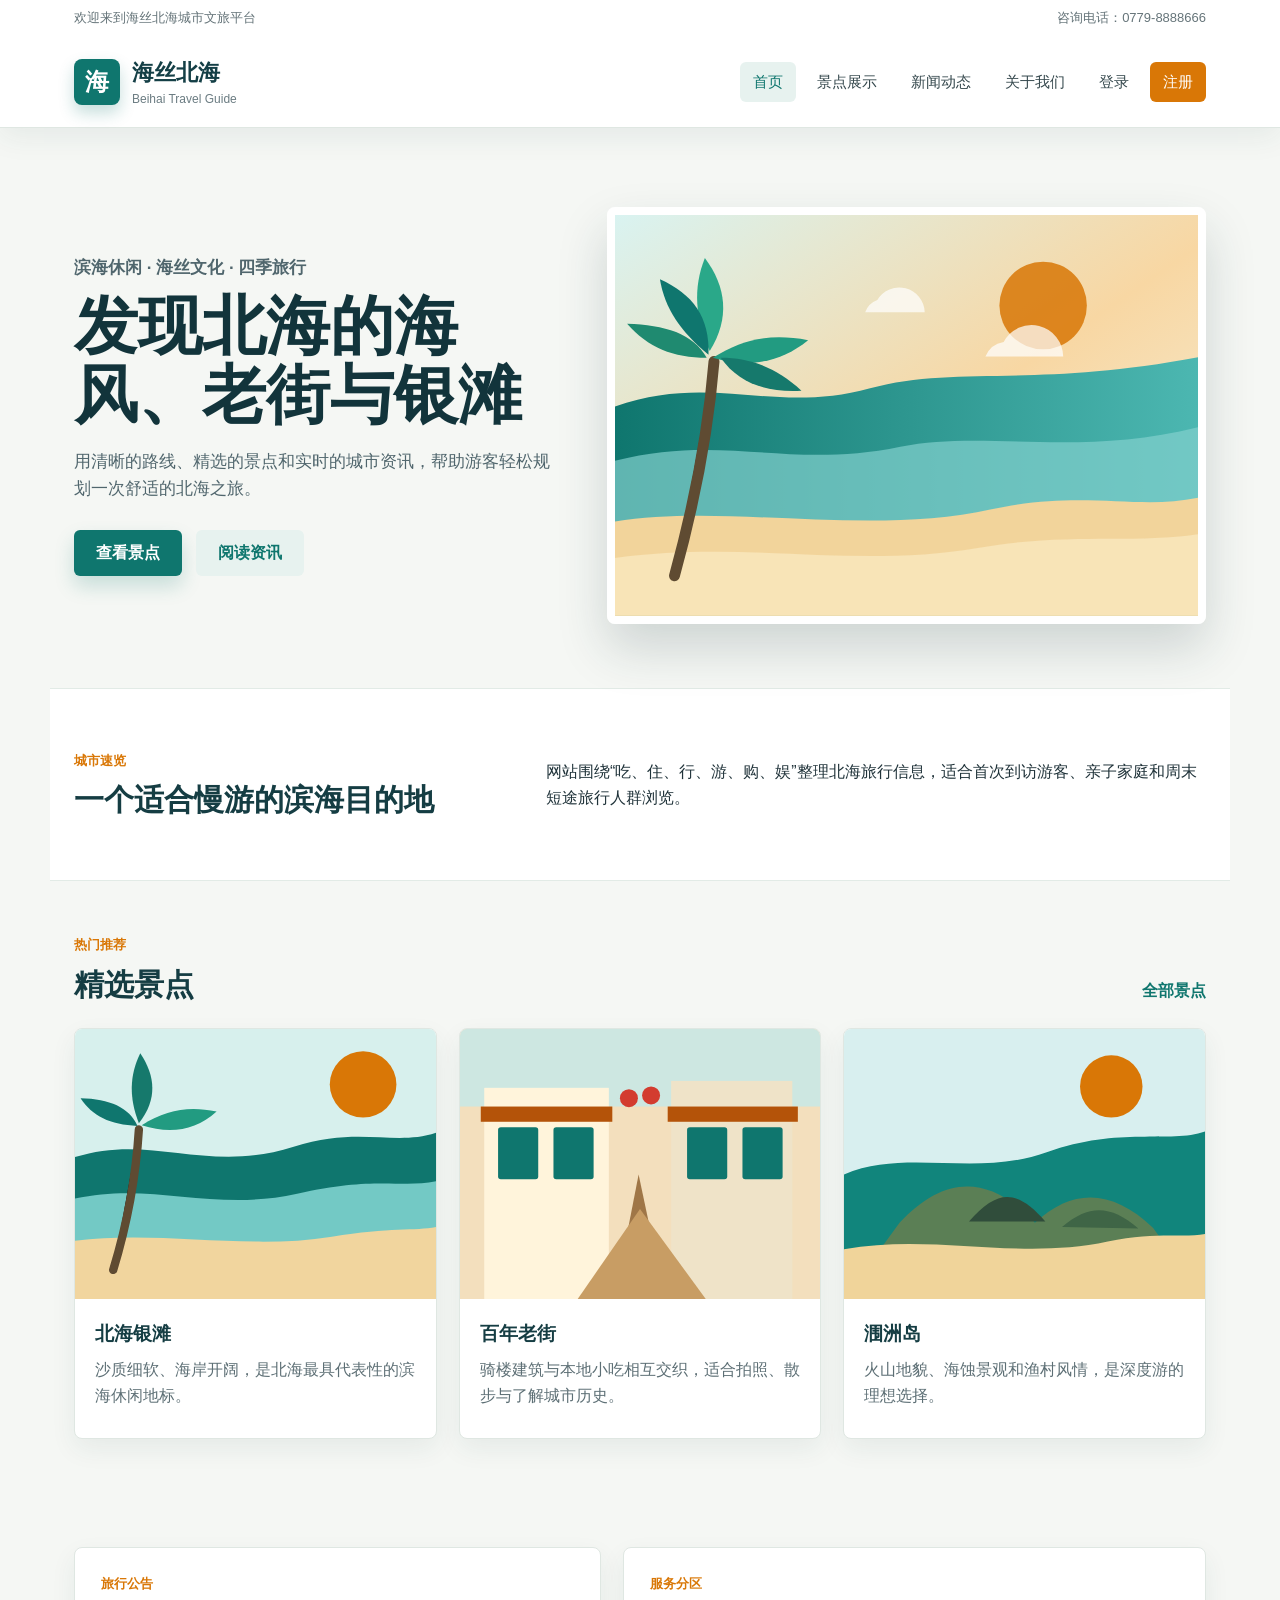
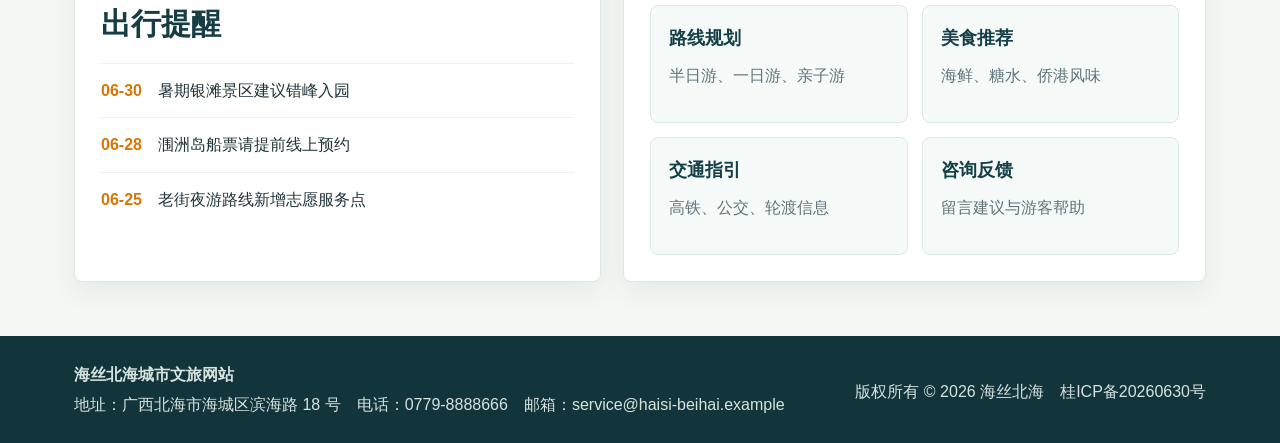
==== index.html @ eb487c41 "Add static travel website" ====
<!DOCTYPE html>
<html lang="zh-CN">
<head>
  <meta charset="UTF-8">
  <meta name="viewport" content="width=device-width, initial-scale=1.0">
  <title>海丝北海 - 城市文旅首页</title>
  <link rel="stylesheet" href="css/style.css">
</head>
<body>
  <header class="site-header">
    <div class="topbar">
      <span>欢迎来到海丝北海城市文旅平台</span>
      <span>咨询电话：0779-8888666</span>
    </div>
    <div class="brand-row">
      <a class="logo" href="index.html" aria-label="海丝北海首页">
        <span class="logo-mark">海</span>
        <span>
          <strong>海丝北海</strong>
          <small>Beihai Travel Guide</small>
        </span>
      </a>
      <nav class="main-nav">
        <a class="active" href="index.html">首页</a>
        <a href="destinations.html">景点展示</a>
        <a href="news.html">新闻动态</a>
        <a href="about.html">关于我们</a>
        <a href="login.html">登录</a>
        <a class="nav-btn" href="register.html">注册</a>
      </nav>
    </div>
  </header>

  <main>
    <section class="hero carousel" aria-label="城市宣传轮播">
      <div class="hero-copy">
        <p class="eyebrow">滨海休闲 · 海丝文化 · 四季旅行</p>
        <h1>发现北海的海风、老街与银滩</h1>
        <p>用清晰的路线、精选的景点和实时的城市资讯，帮助游客轻松规划一次舒适的北海之旅。</p>
        <div class="hero-actions">
          <a class="primary-btn" href="destinations.html">查看景点</a>
          <a class="secondary-btn" href="news.html">阅读资讯</a>
        </div>
      </div>
      <div class="slide-panel">
        <div class="slide-track">
          <img src="assets/banner-beihai.svg" alt="北海银滩与海上日出">
          <img src="assets/banner-oldstreet.svg" alt="北海老街骑楼风貌">
          <img src="assets/banner-port.svg" alt="北海港口与海丝文化">
        </div>
      </div>
    </section>

    <section class="section intro-band">
      <div>
        <p class="section-kicker">城市速览</p>
        <h2>一个适合慢游的滨海目的地</h2>
      </div>
      <p>网站围绕“吃、住、行、游、购、娱”整理北海旅行信息，适合首次到访游客、亲子家庭和周末短途旅行人群浏览。</p>
    </section>

    <section class="section">
      <div class="section-title">
        <div>
          <p class="section-kicker">热门推荐</p>
          <h2>精选景点</h2>
        </div>
        <a class="text-link" href="destinations.html">全部景点</a>
      </div>
      <div class="card-grid">
        <article class="feature-card">
          <img src="assets/card-beach.svg" alt="银滩景区">
          <div class="card-body">
            <h3>北海银滩</h3>
            <p>沙质细软、海岸开阔，是北海最具代表性的滨海休闲地标。</p>
          </div>
        </article>
        <article class="feature-card">
          <img src="assets/card-street.svg" alt="北海老街">
          <div class="card-body">
            <h3>百年老街</h3>
            <p>骑楼建筑与本地小吃相互交织，适合拍照、散步与了解城市历史。</p>
          </div>
        </article>
        <article class="feature-card">
          <img src="assets/card-island.svg" alt="涠洲岛">
          <div class="card-body">
            <h3>涠洲岛</h3>
            <p>火山地貌、海蚀景观和渔村风情，是深度游的理想选择。</p>
          </div>
        </article>
      </div>
    </section>

    <section class="section info-layout">
      <div class="notice-box">
        <p class="section-kicker">旅行公告</p>
        <h2>出行提醒</h2>
        <ul class="notice-list">
          <li><span>06-30</span><a href="news.html">暑期银滩景区建议错峰入园</a></li>
          <li><span>06-28</span><a href="news.html">涠洲岛船票请提前线上预约</a></li>
          <li><span>06-25</span><a href="news.html">老街夜游路线新增志愿服务点</a></li>
        </ul>
      </div>
      <div class="service-box">
        <p class="section-kicker">服务分区</p>
        <div class="service-grid">
          <div>
            <strong>路线规划</strong>
            <span>半日游、一日游、亲子游</span>
          </div>
          <div>
            <strong>美食推荐</strong>
            <span>海鲜、糖水、侨港风味</span>
          </div>
          <div>
            <strong>交通指引</strong>
            <span>高铁、公交、轮渡信息</span>
          </div>
          <div>
            <strong>咨询反馈</strong>
            <span>留言建议与游客帮助</span>
          </div>
        </div>
      </div>
    </section>
  </main>

  <footer class="site-footer">
    <div>
      <strong>海丝北海城市文旅网站</strong>
      <p>地址：广西北海市海城区滨海路 18 号　电话：0779-8888666　邮箱：service@haisi-beihai.example</p>
    </div>
    <p>版权所有 © 2026 海丝北海　桂ICP备20260630号</p>
  </footer>
</body>
</html>
---- css/style.css ----
* {
  box-sizing: border-box;
}

body {
  margin: 0;
  color: #20333a;
  font-family: "Microsoft YaHei", "PingFang SC", Arial, sans-serif;
  line-height: 1.6;
  background: #f5f7f4;
}

a {
  color: inherit;
  text-decoration: none;
}

img {
  display: block;
  max-width: 100%;
}

.site-header {
  position: sticky;
  top: 0;
  z-index: 10;
  background: rgba(255, 255, 255, 0.96);
  border-bottom: 1px solid #dfe7e2;
  box-shadow: 0 8px 28px rgba(35, 71, 76, 0.08);
}

.topbar {
  display: flex;
  justify-content: space-between;
  gap: 24px;
  max-width: 1180px;
  margin: 0 auto;
  padding: 8px 24px;
  color: #657479;
  font-size: 13px;
}

.compact-header .brand-row {
  padding-top: 16px;
  padding-bottom: 16px;
}

.brand-row {
  display: flex;
  align-items: center;
  justify-content: space-between;
  gap: 28px;
  max-width: 1180px;
  margin: 0 auto;
  padding: 18px 24px;
}

.logo {
  display: flex;
  align-items: center;
  gap: 12px;
  min-width: 190px;
}

.logo-mark {
  display: grid;
  width: 46px;
  height: 46px;
  place-items: center;
  color: #fff;
  font-size: 24px;
  font-weight: 800;
  background: #0f766e;
  border-radius: 8px;
  box-shadow: 0 8px 16px rgba(15, 118, 110, 0.24);
}

.logo strong {
  display: block;
  color: #143f46;
  font-size: 22px;
  letter-spacing: 0;
}

.logo small {
  display: block;
  color: #6b7c82;
  font-size: 12px;
}

.main-nav {
  display: flex;
  align-items: center;
  justify-content: flex-end;
  gap: 8px;
  flex-wrap: wrap;
}

.main-nav a {
  padding: 8px 13px;
  border-radius: 6px;
  color: #35484d;
  font-size: 15px;
}

.main-nav a:hover,
.main-nav a.active {
  color: #0f766e;
  background: #e7f2ef;
}

.main-nav .nav-btn {
  color: #fff;
  background: #d97706;
}

.main-nav .nav-btn:hover,
.main-nav .nav-btn.active {
  color: #fff;
  background: #b45309;
}

.hero {
  display: grid;
  grid-template-columns: minmax(0, 0.9fr) minmax(360px, 1.1fr);
  align-items: center;
  gap: 42px;
  max-width: 1180px;
  min-height: 560px;
  margin: 0 auto;
  padding: 56px 24px 42px;
}

.hero-copy h1,
.page-hero h1 {
  margin: 0 0 18px;
  color: #12343b;
  font-size: clamp(36px, 5vw, 64px);
  line-height: 1.08;
  letter-spacing: 0;
}

.hero-copy p {
  max-width: 560px;
  color: #50666d;
  font-size: 17px;
}

.eyebrow,
.section-kicker {
  margin: 0 0 10px;
  color: #d97706;
  font-size: 13px;
  font-weight: 700;
  text-transform: uppercase;
}

.hero-actions {
  display: flex;
  gap: 14px;
  margin-top: 28px;
  flex-wrap: wrap;
}

.primary-btn,
.secondary-btn,
.auth-form button {
  display: inline-flex;
  align-items: center;
  justify-content: center;
  min-height: 44px;
  padding: 10px 22px;
  border: 0;
  border-radius: 6px;
  cursor: pointer;
  font-weight: 700;
}

.primary-btn,
.auth-form button {
  color: #fff;
  background: #0f766e;
  box-shadow: 0 10px 20px rgba(15, 118, 110, 0.2);
}

.primary-btn:hover,
.auth-form button:hover {
  background: #115e59;
}

.secondary-btn {
  color: #0f766e;
  background: #e7f2ef;
}

.slide-panel {
  overflow: hidden;
  border: 8px solid #fff;
  border-radius: 8px;
  box-shadow: 0 24px 50px rgba(25, 57, 63, 0.18);
}

.slide-track {
  display: flex;
  width: 300%;
  animation: slideShow 12s infinite;
}

.slide-track img {
  width: 33.333%;
  aspect-ratio: 16 / 11;
  object-fit: cover;
}

@keyframes slideShow {
  0%, 28% {
    transform: translateX(0);
  }
  35%, 62% {
    transform: translateX(-33.333%);
  }
  70%, 95% {
    transform: translateX(-66.666%);
  }
  100% {
    transform: translateX(0);
  }
}

.section {
  max-width: 1180px;
  margin: 0 auto;
  padding: 54px 24px;
}

.intro-band {
  display: grid;
  grid-template-columns: 0.8fr 1.2fr;
  gap: 32px;
  align-items: center;
  background: #fff;
  border-top: 1px solid #e2ebe6;
  border-bottom: 1px solid #e2ebe6;
}

.intro-band h2,
.section-title h2,
.notice-box h2,
.about-text h2 {
  margin: 0;
  color: #153d43;
  font-size: 30px;
  line-height: 1.25;
}

.section-title {
  display: flex;
  align-items: flex-end;
  justify-content: space-between;
  gap: 24px;
  margin-bottom: 24px;
}

.text-link {
  color: #0f766e;
  font-weight: 700;
}

.card-grid,
.product-grid {
  display: grid;
  grid-template-columns: repeat(3, minmax(0, 1fr));
  gap: 22px;
}

.feature-card,
.product-card,
.notice-box,
.service-box,
.news-item,
.sidebar,
.contact-card,
.auth-form,
.auth-visual {
  background: #fff;
  border: 1px solid #dfe7e2;
  border-radius: 8px;
  box-shadow: 0 10px 26px rgba(30, 64, 69, 0.07);
}

.feature-card {
  overflow: hidden;
}

.feature-card img {
  width: 100%;
  aspect-ratio: 4 / 3;
  object-fit: cover;
}

.card-body {
  padding: 20px;
}

.card-body h3,
.product-card h2,
.news-item h2 {
  margin: 0 0 8px;
  color: #153d43;
}

.card-body p,
.product-card p,
.news-item p,
.about-text p,
.contact-card p {
  margin: 0 0 10px;
  color: #5d6f75;
}

.info-layout {
  display: grid;
  grid-template-columns: 0.95fr 1.05fr;
  gap: 22px;
}

.notice-box,
.service-box,
.sidebar,
.contact-card {
  padding: 26px;
}

.notice-list {
  margin: 20px 0 0;
  padding: 0;
  list-style: none;
}

.notice-list li {
  display: flex;
  align-items: center;
  gap: 16px;
  padding: 14px 0;
  border-top: 1px solid #edf2ef;
}

.notice-list span {
  color: #d97706;
  font-weight: 700;
}

.service-grid {
  display: grid;
  grid-template-columns: repeat(2, minmax(0, 1fr));
  gap: 14px;
}

.service-grid div {
  min-height: 118px;
  padding: 18px;
  background: #f5faf8;
  border: 1px solid #dbe9e4;
  border-radius: 8px;
}

.service-grid strong,
.service-grid span {
  display: block;
}

.service-grid strong {
  margin-bottom: 10px;
  color: #143f46;
  font-size: 18px;
}

.service-grid span {
  color: #607379;
}

.page-hero {
  min-height: 300px;
  padding: 70px 24px;
  color: #fff;
  text-align: center;
  background: linear-gradient(110deg, rgba(12, 74, 80, 0.92), rgba(217, 119, 6, 0.72)), url("../assets/banner-beihai.svg") center / cover;
}

.page-hero h1,
.page-hero p {
  color: #fff;
}

.page-hero p {
  max-width: 680px;
  margin: 0 auto;
}

.scenic-hero {
  background-image: linear-gradient(110deg, rgba(12, 74, 80, 0.9), rgba(217, 119, 6, 0.68)), url("../assets/banner-oldstreet.svg");
}

.news-hero {
  background-image: linear-gradient(110deg, rgba(12, 74, 80, 0.9), rgba(217, 119, 6, 0.68)), url("../assets/banner-port.svg");
}

.about-hero {
  background-image: linear-gradient(110deg, rgba(12, 74, 80, 0.9), rgba(217, 119, 6, 0.68)), url("../assets/banner-beihai.svg");
}

.product-grid {
  grid-template-columns: repeat(2, minmax(0, 1fr));
}

.product-card {
  display: grid;
  grid-template-columns: 180px 1fr;
  gap: 20px;
  padding: 18px;
  align-items: center;
}

.product-card img {
  width: 180px;
  height: 135px;
  object-fit: cover;
  border-radius: 6px;
}

.news-layout,
.about-layout {
  display: grid;
  grid-template-columns: minmax(0, 1fr) 300px;
  gap: 24px;
  align-items: start;
}

.news-list {
  display: grid;
  gap: 18px;
}

.news-item {
  padding: 24px;
}

.news-item time {
  color: #d97706;
  font-weight: 700;
}

.sidebar {
  position: sticky;
  top: 110px;
}

.sidebar h3,
.contact-card h3 {
  margin-top: 0;
  color: #153d43;
}

.sidebar a {
  display: block;
  padding: 12px 0;
  color: #52676d;
  border-top: 1px solid #edf2ef;
}

.sidebar a:hover {
  color: #0f766e;
}

.about-text {
  padding-right: 18px;
}

.auth-page {
  display: grid;
  min-height: calc(100vh - 178px);
  place-items: center;
  padding: 48px 24px;
  background: linear-gradient(135deg, #e7f2ef 0%, #f6efe4 100%);
}

.auth-panel {
  display: grid;
  grid-template-columns: minmax(280px, 0.85fr) minmax(320px, 1fr);
  width: min(960px, 100%);
  gap: 22px;
}

.auth-visual {
  min-height: 420px;
  padding: 34px;
  color: #fff;
  background: linear-gradient(150deg, rgba(15, 118, 110, 0.93), rgba(217, 119, 6, 0.74)), url("../assets/banner-oldstreet.svg") center / cover;
}

.auth-visual h1 {
  margin: 0 0 14px;
  font-size: 38px;
  line-height: 1.18;
}

.auth-visual p {
  color: #eef8f4;
}

.auth-form {
  display: flex;
  flex-direction: column;
  padding: 32px;
}

.single-form {
  width: min(460px, 100%);
}

.auth-form h1,
.auth-form h2 {
  margin: 0 0 24px;
  color: #153d43;
  font-size: 28px;
}

.auth-form label {
  margin-bottom: 8px;
  color: #344c52;
  font-weight: 700;
}

.auth-form input,
.auth-form select {
  width: 100%;
  min-height: 44px;
  margin-bottom: 16px;
  padding: 10px 12px;
  color: #20333a;
  border: 1px solid #cbd8d2;
  border-radius: 6px;
  outline: none;
  background: #fff;
}

.auth-form input:focus,
.auth-form select:focus {
  border-color: #0f766e;
  box-shadow: 0 0 0 3px rgba(15, 118, 110, 0.12);
}

.form-row {
  display: flex;
  align-items: center;
  justify-content: space-between;
  gap: 16px;
  margin: 0 0 16px;
}

.check-line {
  display: flex;
  align-items: center;
  gap: 8px;
  margin: 0;
  font-weight: 400;
}

.check-line input {
  width: auto;
  min-height: auto;
  margin: 0;
}

.form-row a,
.form-tip a {
  color: #0f766e;
  font-weight: 700;
}

.agree-line {
  margin-bottom: 18px;
}

.form-tip {
  margin: 18px 0 0;
  text-align: center;
  color: #607379;
}

.site-footer {
  display: flex;
  align-items: center;
  justify-content: space-between;
  gap: 24px;
  padding: 26px max(24px, calc((100vw - 1180px) / 2 + 24px));
  color: #d7e3df;
  background: #12343b;
}

.site-footer p {
  margin: 4px 0 0;
}

@media (max-width: 900px) {
  .brand-row,
  .topbar,
  .site-footer,
  .form-row {
    align-items: flex-start;
    flex-direction: column;
  }

  .main-nav {
    justify-content: flex-start;
  }

  .hero,
  .intro-band,
  .info-layout,
  .auth-panel,
  .news-layout,
  .about-layout {
    grid-template-columns: 1fr;
  }

  .card-grid,
  .product-grid {
    grid-template-columns: 1fr;
  }

  .hero {
    min-height: auto;
    padding-top: 38px;
  }

  .auth-visual {
    min-height: 260px;
  }

  .sidebar {
    position: static;
  }
}

@media (max-width: 620px) {
  .main-nav a {
    padding: 7px 10px;
    font-size: 14px;
  }

  .hero-copy h1,
  .page-hero h1 {
    font-size: 36px;
  }

  .service-grid,
  .product-card {
    grid-template-columns: 1fr;
  }

  .product-card img {
    width: 100%;
    height: auto;
  }

  .section {
    padding: 42px 18px;
  }

  .auth-page {
    padding: 32px 18px;
  }
}
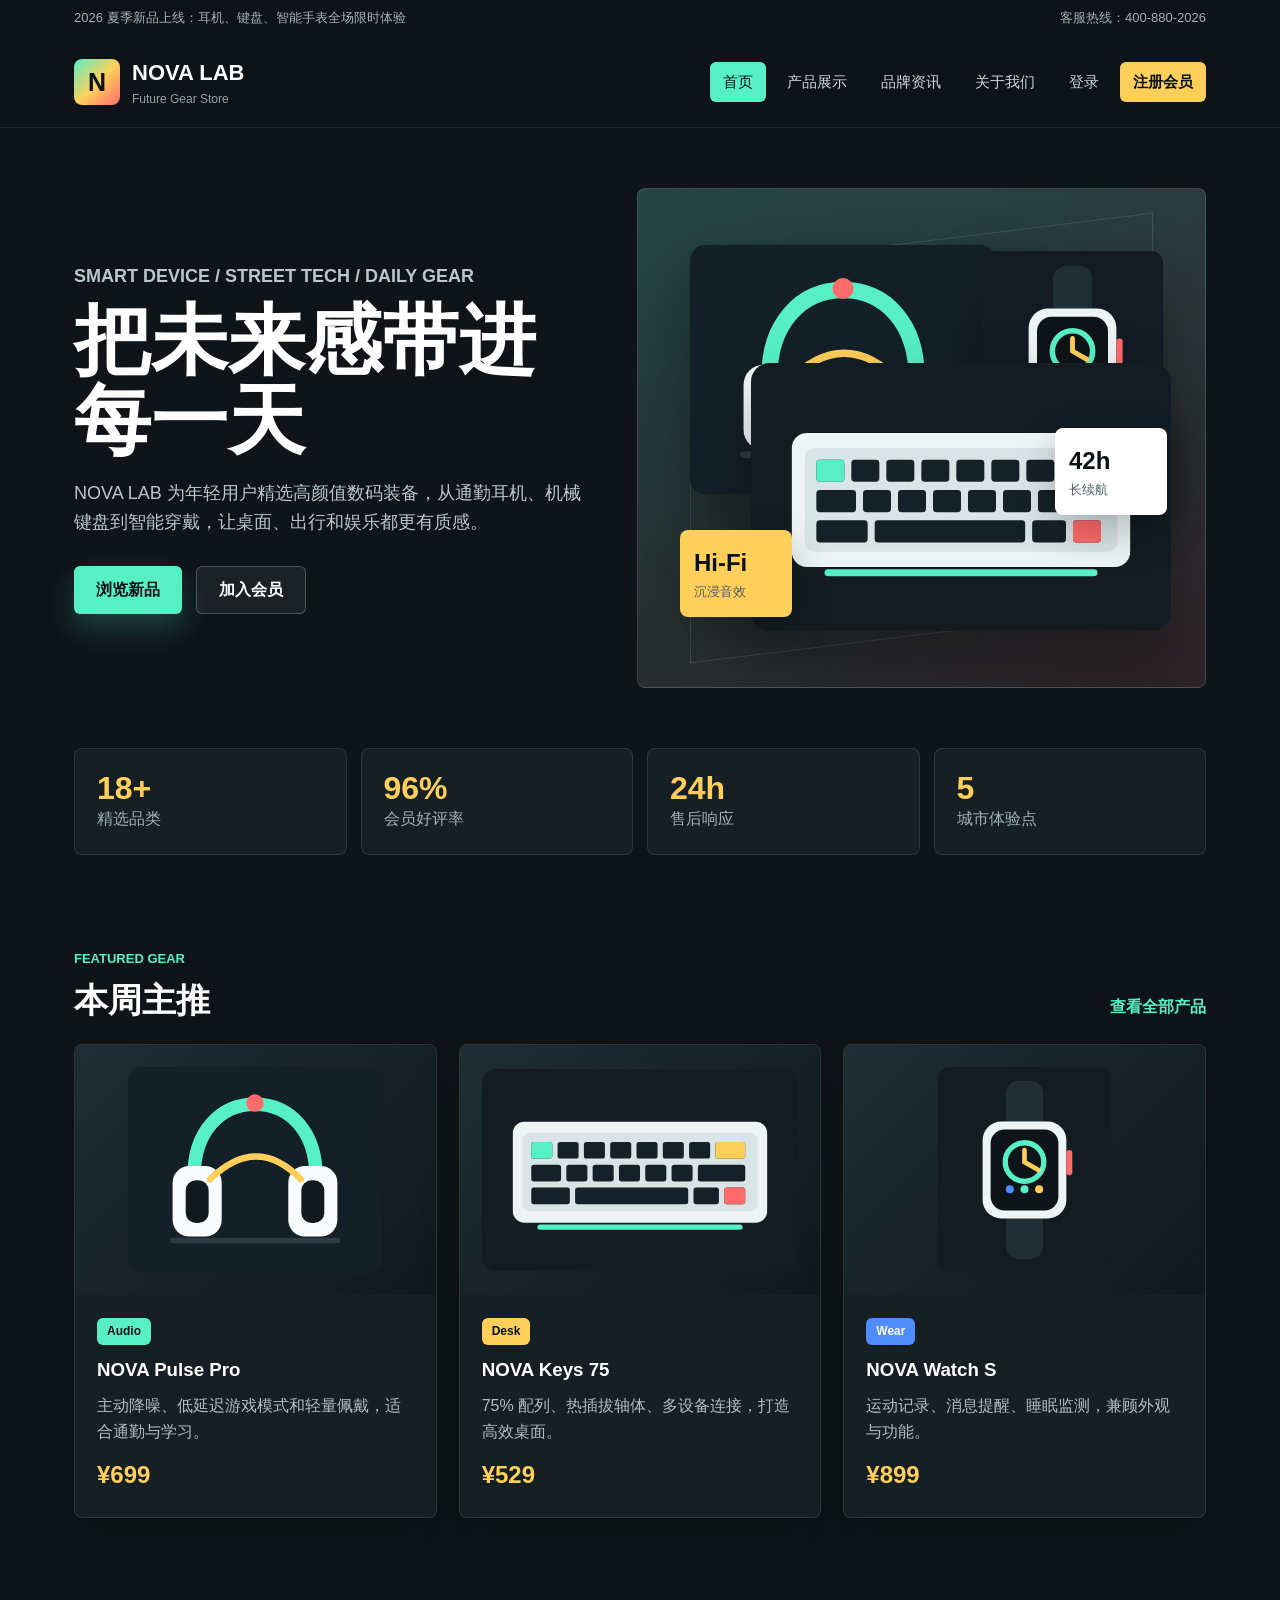
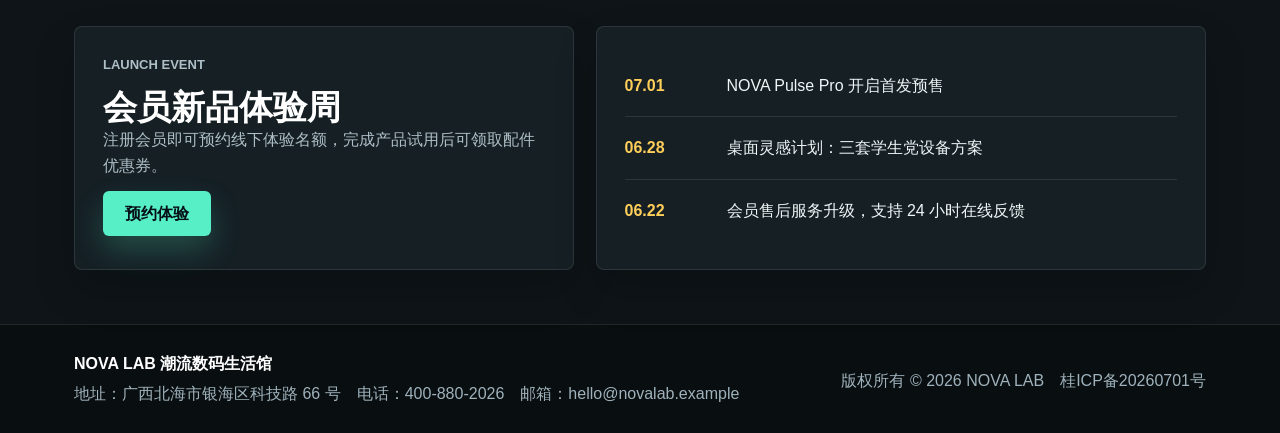
==== commit 802f0ab2: "Redesign site as NOVA LAB tech store" ====
--- a/index.html
+++ b/index.html
@@ -3,124 +3,122 @@
 <head>
   <meta charset="UTF-8">
   <meta name="viewport" content="width=device-width, initial-scale=1.0">
-  <title>海丝北海 - 城市文旅首页</title>
+  <title>NOVA LAB - 潮流数码生活馆</title>
   <link rel="stylesheet" href="css/style.css">
 </head>
 <body>
   <header class="site-header">
-    <div class="topbar">
-      <span>欢迎来到海丝北海城市文旅平台</span>
-      <span>咨询电话：0779-8888666</span>
+    <div class="announcement">
+      <span>2026 夏季新品上线：耳机、键盘、智能手表全场限时体验</span>
+      <span>客服热线：400-880-2026</span>
     </div>
-    <div class="brand-row">
-      <a class="logo" href="index.html" aria-label="海丝北海首页">
-        <span class="logo-mark">海</span>
-        <span>
-          <strong>海丝北海</strong>
-          <small>Beihai Travel Guide</small>
-        </span>
+    <div class="nav-wrap">
+      <a class="brand" href="index.html" aria-label="NOVA LAB 首页">
+        <span class="brand-mark">N</span>
+        <span><strong>NOVA LAB</strong><small>Future Gear Store</small></span>
       </a>
       <nav class="main-nav">
         <a class="active" href="index.html">首页</a>
-        <a href="destinations.html">景点展示</a>
-        <a href="news.html">新闻动态</a>
+        <a href="destinations.html">产品展示</a>
+        <a href="news.html">品牌资讯</a>
         <a href="about.html">关于我们</a>
         <a href="login.html">登录</a>
-        <a class="nav-btn" href="register.html">注册</a>
+        <a class="nav-action" href="register.html">注册会员</a>
       </nav>
     </div>
   </header>
 
   <main>
-    <section class="hero carousel" aria-label="城市宣传轮播">
+    <section class="hero">
       <div class="hero-copy">
-        <p class="eyebrow">滨海休闲 · 海丝文化 · 四季旅行</p>
-        <h1>发现北海的海风、老街与银滩</h1>
-        <p>用清晰的路线、精选的景点和实时的城市资讯，帮助游客轻松规划一次舒适的北海之旅。</p>
+        <p class="eyebrow">Smart Device / Street Tech / Daily Gear</p>
+        <h1>把未来感带进每一天</h1>
+        <p>NOVA LAB 为年轻用户精选高颜值数码装备，从通勤耳机、机械键盘到智能穿戴，让桌面、出行和娱乐都更有质感。</p>
         <div class="hero-actions">
-          <a class="primary-btn" href="destinations.html">查看景点</a>
-          <a class="secondary-btn" href="news.html">阅读资讯</a>
+          <a class="primary-btn" href="destinations.html">浏览新品</a>
+          <a class="ghost-btn" href="register.html">加入会员</a>
         </div>
       </div>
-      <div class="slide-panel">
-        <div class="slide-track">
-          <img src="assets/banner-beihai.svg" alt="北海银滩与海上日出">
-          <img src="assets/banner-oldstreet.svg" alt="北海老街骑楼风貌">
-          <img src="assets/banner-port.svg" alt="北海港口与海丝文化">
+      <div class="hero-stage" aria-label="NOVA LAB 产品视觉">
+        <img class="hero-device hero-device-main" src="assets/nova-headphone.svg" alt="NOVA Pulse 无线耳机">
+        <img class="hero-device hero-device-watch" src="assets/nova-watch.svg" alt="NOVA Watch 智能手表">
+        <img class="hero-device hero-device-keyboard" src="assets/nova-keyboard.svg" alt="NOVA Keys 机械键盘">
+        <div class="spec-card spec-one">
+          <strong>42h</strong>
+          <span>长续航</span>
+        </div>
+        <div class="spec-card spec-two">
+          <strong>Hi-Fi</strong>
+          <span>沉浸音效</span>
         </div>
       </div>
     </section>
 
-    <section class="section intro-band">
-      <div>
-        <p class="section-kicker">城市速览</p>
-        <h2>一个适合慢游的滨海目的地</h2>
-      </div>
-      <p>网站围绕“吃、住、行、游、购、娱”整理北海旅行信息，适合首次到访游客、亲子家庭和周末短途旅行人群浏览。</p>
+    <section class="metric-strip">
+      <div><strong>18+</strong><span>精选品类</span></div>
+      <div><strong>96%</strong><span>会员好评率</span></div>
+      <div><strong>24h</strong><span>售后响应</span></div>
+      <div><strong>5</strong><span>城市体验点</span></div>
     </section>
 
     <section class="section">
-      <div class="section-title">
+      <div class="section-head">
         <div>
-          <p class="section-kicker">热门推荐</p>
-          <h2>精选景点</h2>
+          <p class="eyebrow">Featured Gear</p>
+          <h2>本周主推</h2>
         </div>
-        <a class="text-link" href="destinations.html">全部景点</a>
+        <a class="text-link" href="destinations.html">查看全部产品</a>
       </div>
-      <div class="card-grid">
-        <article class="feature-card">
-          <img src="assets/card-beach.svg" alt="银滩景区">
-          <div class="card-body">
-            <h3>北海银滩</h3>
-            <p>沙质细软、海岸开阔，是北海最具代表性的滨海休闲地标。</p>
+      <div class="product-grid">
+        <article class="product-card">
+          <img src="assets/nova-headphone.svg" alt="NOVA Pulse Pro 无线耳机">
+          <div class="product-body">
+            <span class="tag">Audio</span>
+            <h3>NOVA Pulse Pro</h3>
+            <p>主动降噪、低延迟游戏模式和轻量佩戴，适合通勤与学习。</p>
+            <strong>¥699</strong>
           </div>
         </article>
-        <article class="feature-card">
-          <img src="assets/card-street.svg" alt="北海老街">
-          <div class="card-body">
-            <h3>百年老街</h3>
-            <p>骑楼建筑与本地小吃相互交织，适合拍照、散步与了解城市历史。</p>
+        <article class="product-card">
+          <img src="assets/nova-keyboard.svg" alt="NOVA Keys 机械键盘">
+          <div class="product-body">
+            <span class="tag orange">Desk</span>
+            <h3>NOVA Keys 75</h3>
+            <p>75% 配列、热插拔轴体、多设备连接，打造高效桌面。</p>
+            <strong>¥529</strong>
           </div>
         </article>
-        <article class="feature-card">
-          <img src="assets/card-island.svg" alt="涠洲岛">
-          <div class="card-body">
-            <h3>涠洲岛</h3>
-            <p>火山地貌、海蚀景观和渔村风情，是深度游的理想选择。</p>
+        <article class="product-card">
+          <img src="assets/nova-watch.svg" alt="NOVA Watch 智能手表">
+          <div class="product-body">
+            <span class="tag blue">Wear</span>
+            <h3>NOVA Watch S</h3>
+            <p>运动记录、消息提醒、睡眠监测，兼顾外观与功能。</p>
+            <strong>¥899</strong>
           </div>
         </article>
       </div>
     </section>
 
-    <section class="section info-layout">
-      <div class="notice-box">
-        <p class="section-kicker">旅行公告</p>
-        <h2>出行提醒</h2>
-        <ul class="notice-list">
-          <li><span>06-30</span><a href="news.html">暑期银滩景区建议错峰入园</a></li>
-          <li><span>06-28</span><a href="news.html">涠洲岛船票请提前线上预约</a></li>
-          <li><span>06-25</span><a href="news.html">老街夜游路线新增志愿服务点</a></li>
-        </ul>
+    <section class="section split-section">
+      <div class="campaign-panel">
+        <p class="eyebrow">Launch Event</p>
+        <h2>会员新品体验周</h2>
+        <p>注册会员即可预约线下体验名额，完成产品试用后可领取配件优惠券。</p>
+        <a class="primary-btn" href="register.html">预约体验</a>
       </div>
-      <div class="service-box">
-        <p class="section-kicker">服务分区</p>
-        <div class="service-grid">
-          <div>
-            <strong>路线规划</strong>
-            <span>半日游、一日游、亲子游</span>
-          </div>
-          <div>
-            <strong>美食推荐</strong>
-            <span>海鲜、糖水、侨港风味</span>
-          </div>
-          <div>
-            <strong>交通指引</strong>
-            <span>高铁、公交、轮渡信息</span>
-          </div>
-          <div>
-            <strong>咨询反馈</strong>
-            <span>留言建议与游客帮助</span>
-          </div>
+      <div class="news-panel">
+        <div class="news-row">
+          <time datetime="2026-07-01">07.01</time>
+          <a href="news.html">NOVA Pulse Pro 开启首发预售</a>
+        </div>
+        <div class="news-row">
+          <time datetime="2026-06-28">06.28</time>
+          <a href="news.html">桌面灵感计划：三套学生党设备方案</a>
+        </div>
+        <div class="news-row">
+          <time datetime="2026-06-22">06.22</time>
+          <a href="news.html">会员售后服务升级，支持 24 小时在线反馈</a>
         </div>
       </div>
     </section>
@@ -128,10 +126,10 @@
 
   <footer class="site-footer">
     <div>
-      <strong>海丝北海城市文旅网站</strong>
-      <p>地址：广西北海市海城区滨海路 18 号　电话：0779-8888666　邮箱：service@haisi-beihai.example</p>
+      <strong>NOVA LAB 潮流数码生活馆</strong>
+      <p>地址：广西北海市银海区科技路 66 号　电话：400-880-2026　邮箱：hello@novalab.example</p>
     </div>
-    <p>版权所有 © 2026 海丝北海　桂ICP备20260630号</p>
+    <p>版权所有 © 2026 NOVA LAB　桂ICP备20260701号</p>
   </footer>
 </body>
 </html>
--- a/css/style.css
+++ b/css/style.css
@@ -4,10 +4,10 @@
 
 body {
   margin: 0;
-  color: #20333a;
+  color: #eef6f7;
   font-family: "Microsoft YaHei", "PingFang SC", Arial, sans-serif;
   line-height: 1.6;
-  background: #f5f7f4;
+  background: #0e1418;
 }
 
 a {
@@ -23,29 +23,29 @@
 .site-header {
   position: sticky;
   top: 0;
-  z-index: 10;
-  background: rgba(255, 255, 255, 0.96);
-  border-bottom: 1px solid #dfe7e2;
-  box-shadow: 0 8px 28px rgba(35, 71, 76, 0.08);
-}
-
-.topbar {
+  z-index: 20;
+  background: rgba(14, 20, 24, 0.94);
+  border-bottom: 1px solid rgba(255, 255, 255, 0.1);
+  backdrop-filter: blur(16px);
+}
+
+.announcement {
   display: flex;
   justify-content: space-between;
-  gap: 24px;
+  gap: 20px;
   max-width: 1180px;
   margin: 0 auto;
   padding: 8px 24px;
-  color: #657479;
+  color: #9fb2bb;
   font-size: 13px;
 }
 
-.compact-header .brand-row {
+.compact-header .nav-wrap {
   padding-top: 16px;
   padding-bottom: 16px;
 }
 
-.brand-row {
+.nav-wrap {
   display: flex;
   align-items: center;
   justify-content: space-between;
@@ -55,36 +55,38 @@
   padding: 18px 24px;
 }
 
-.logo {
+.brand {
   display: flex;
   align-items: center;
   gap: 12px;
-  min-width: 190px;
-}
-
-.logo-mark {
+  min-width: 205px;
+}
+
+.brand-mark {
   display: grid;
   width: 46px;
   height: 46px;
   place-items: center;
-  color: #fff;
-  font-size: 24px;
-  font-weight: 800;
-  background: #0f766e;
+  color: #071013;
+  font-size: 25px;
+  font-weight: 900;
+  background: linear-gradient(135deg, #57f0c6, #ffcf5a 52%, #ff6b6b);
   border-radius: 8px;
-  box-shadow: 0 8px 16px rgba(15, 118, 110, 0.24);
-}
-
-.logo strong {
+}
+
+.brand strong,
+.brand small {
   display: block;
-  color: #143f46;
+}
+
+.brand strong {
+  color: #ffffff;
   font-size: 22px;
   letter-spacing: 0;
 }
 
-.logo small {
-  display: block;
-  color: #6b7c82;
+.brand small {
+  color: #8ea4ad;
   font-size: 12px;
 }
 
@@ -98,72 +100,72 @@
 
 .main-nav a {
   padding: 8px 13px;
+  color: #c8d8de;
   border-radius: 6px;
-  color: #35484d;
   font-size: 15px;
 }
 
 .main-nav a:hover,
 .main-nav a.active {
-  color: #0f766e;
-  background: #e7f2ef;
-}
-
-.main-nav .nav-btn {
-  color: #fff;
-  background: #d97706;
-}
-
-.main-nav .nav-btn:hover,
-.main-nav .nav-btn.active {
-  color: #fff;
-  background: #b45309;
+  color: #071013;
+  background: #57f0c6;
+}
+
+.main-nav .nav-action {
+  color: #071013;
+  background: #ffcf5a;
+  font-weight: 800;
+}
+
+.main-nav .nav-action:hover,
+.main-nav .nav-action.active {
+  color: #071013;
+  background: #ff9f43;
 }
 
 .hero {
   display: grid;
-  grid-template-columns: minmax(0, 0.9fr) minmax(360px, 1.1fr);
-  align-items: center;
-  gap: 42px;
+  grid-template-columns: minmax(0, 0.95fr) minmax(420px, 1.05fr);
+  gap: 48px;
+  align-items: center;
   max-width: 1180px;
-  min-height: 560px;
+  min-height: 620px;
   margin: 0 auto;
-  padding: 56px 24px 42px;
+  padding: 56px 24px;
 }
 
 .hero-copy h1,
 .page-hero h1 {
   margin: 0 0 18px;
-  color: #12343b;
-  font-size: clamp(36px, 5vw, 64px);
-  line-height: 1.08;
+  color: #ffffff;
+  font-size: clamp(42px, 6vw, 78px);
+  line-height: 1.04;
   letter-spacing: 0;
 }
 
 .hero-copy p {
-  max-width: 560px;
-  color: #50666d;
-  font-size: 17px;
-}
-
-.eyebrow,
-.section-kicker {
+  max-width: 600px;
+  color: #b8c8ce;
+  font-size: 18px;
+}
+
+.eyebrow {
   margin: 0 0 10px;
-  color: #d97706;
+  color: #57f0c6;
   font-size: 13px;
-  font-weight: 700;
+  font-weight: 800;
   text-transform: uppercase;
 }
 
 .hero-actions {
   display: flex;
   gap: 14px;
-  margin-top: 28px;
+  margin-top: 30px;
   flex-wrap: wrap;
 }
 
 .primary-btn,
-.secondary-btn,
+.ghost-btn,
 .auth-form button {
   display: inline-flex;
   align-items: center;
@@ -173,58 +175,129 @@
   border: 0;
   border-radius: 6px;
   cursor: pointer;
-  font-weight: 700;
+  font-weight: 800;
 }
 
 .primary-btn,
 .auth-form button {
-  color: #fff;
-  background: #0f766e;
-  box-shadow: 0 10px 20px rgba(15, 118, 110, 0.2);
+  color: #061115;
+  background: #57f0c6;
+  box-shadow: 0 14px 30px rgba(87, 240, 198, 0.22);
 }
 
 .primary-btn:hover,
 .auth-form button:hover {
-  background: #115e59;
-}
-
-.secondary-btn {
-  color: #0f766e;
-  background: #e7f2ef;
-}
-
-.slide-panel {
+  background: #2ed0aa;
+}
+
+.ghost-btn {
+  color: #ffffff;
+  border: 1px solid rgba(255, 255, 255, 0.22);
+  background: rgba(255, 255, 255, 0.06);
+}
+
+.hero-stage {
+  position: relative;
+  min-height: 500px;
+  border: 1px solid rgba(255, 255, 255, 0.12);
+  border-radius: 8px;
   overflow: hidden;
-  border: 8px solid #fff;
+  background:
+    linear-gradient(150deg, rgba(87, 240, 198, 0.16), rgba(255, 107, 107, 0.12)),
+    linear-gradient(180deg, #19252b, #11191e);
+}
+
+.hero-stage::before {
+  position: absolute;
+  inset: 52px;
+  content: "";
+  border: 1px solid rgba(255, 255, 255, 0.12);
+  transform: skewY(-7deg);
+}
+
+.hero-device {
+  position: absolute;
+  filter: drop-shadow(0 28px 30px rgba(0, 0, 0, 0.32));
+}
+
+.hero-device-main {
+  width: 54%;
+  top: 56px;
+  left: 52px;
+}
+
+.hero-device-watch {
+  width: 32%;
+  right: 42px;
+  top: 62px;
+}
+
+.hero-device-keyboard {
+  width: 74%;
+  right: 34px;
+  bottom: 56px;
+}
+
+.spec-card {
+  position: absolute;
+  min-width: 112px;
+  padding: 14px;
+  color: #071013;
+  background: #ffffff;
   border-radius: 8px;
-  box-shadow: 0 24px 50px rgba(25, 57, 63, 0.18);
-}
-
-.slide-track {
-  display: flex;
-  width: 300%;
-  animation: slideShow 12s infinite;
-}
-
-.slide-track img {
-  width: 33.333%;
-  aspect-ratio: 16 / 11;
-  object-fit: cover;
-}
-
-@keyframes slideShow {
-  0%, 28% {
-    transform: translateX(0);
-  }
-  35%, 62% {
-    transform: translateX(-33.333%);
-  }
-  70%, 95% {
-    transform: translateX(-66.666%);
-  }
-  100% {
-    transform: translateX(0);
-  }
+  box-shadow: 0 16px 40px rgba(0, 0, 0, 0.24);
+}
+
+.spec-card strong,
+.spec-card span {
+  display: block;
+}
+
+.spec-card strong {
+  font-size: 24px;
+}
+
+.spec-card span {
+  color: #506067;
+  font-size: 13px;
+}
+
+.spec-one {
+  right: 38px;
+  bottom: 172px;
+}
+
+.spec-two {
+  left: 42px;
+  bottom: 70px;
+  background: #ffcf5a;
+}
+
+.metric-strip {
+  display: grid;
+  grid-template-columns: repeat(4, minmax(0, 1fr));
+  max-width: 1180px;
+  margin: 0 auto;
+  padding: 0 24px 40px;
+  gap: 14px;
+}
+
+.metric-strip div {
+  padding: 22px;
+  background: #151f24;
+  border: 1px solid rgba(255, 255, 255, 0.1);
+  border-radius: 8px;
+}
+
+.metric-strip strong {
+  display: block;
+  color: #ffcf5a;
+  font-size: 32px;
+  line-height: 1.1;
+}
+
+.metric-strip span {
+  color: #9fb2bb;
 }
 
 .section {
@@ -233,27 +306,7 @@
   padding: 54px 24px;
 }
 
-.intro-band {
-  display: grid;
-  grid-template-columns: 0.8fr 1.2fr;
-  gap: 32px;
-  align-items: center;
-  background: #fff;
-  border-top: 1px solid #e2ebe6;
-  border-bottom: 1px solid #e2ebe6;
-}
-
-.intro-band h2,
-.section-title h2,
-.notice-box h2,
-.about-text h2 {
-  margin: 0;
-  color: #153d43;
-  font-size: 30px;
-  line-height: 1.25;
-}
-
-.section-title {
+.section-head {
   display: flex;
   align-items: flex-end;
   justify-content: space-between;
@@ -261,251 +314,279 @@
   margin-bottom: 24px;
 }
 
+.section-head h2,
+.campaign-panel h2,
+.about-copy h2 {
+  margin: 0;
+  color: #ffffff;
+  font-size: 34px;
+  line-height: 1.18;
+}
+
 .text-link {
-  color: #0f766e;
-  font-weight: 700;
-}
-
-.card-grid,
+  color: #57f0c6;
+  font-weight: 800;
+}
+
 .product-grid {
   display: grid;
   grid-template-columns: repeat(3, minmax(0, 1fr));
   gap: 22px;
 }
 
-.feature-card,
 .product-card,
-.notice-box,
-.service-box,
-.news-item,
-.sidebar,
-.contact-card,
+.catalog-card,
+.campaign-panel,
+.news-panel,
+.article-card,
+.side-panel,
+.contact-panel,
 .auth-form,
-.auth-visual {
-  background: #fff;
-  border: 1px solid #dfe7e2;
+.auth-intro {
+  background: #151f24;
+  border: 1px solid rgba(255, 255, 255, 0.1);
   border-radius: 8px;
-  box-shadow: 0 10px 26px rgba(30, 64, 69, 0.07);
-}
-
-.feature-card {
+  box-shadow: 0 20px 42px rgba(0, 0, 0, 0.18);
+}
+
+.product-card {
   overflow: hidden;
 }
 
-.feature-card img {
+.product-card img {
   width: 100%;
-  aspect-ratio: 4 / 3;
-  object-fit: cover;
-}
-
-.card-body {
-  padding: 20px;
-}
-
-.card-body h3,
-.product-card h2,
-.news-item h2 {
+  height: 250px;
+  object-fit: contain;
+  padding: 22px;
+  background: linear-gradient(135deg, #1e2d34, #10181d);
+}
+
+.product-body {
+  padding: 22px;
+}
+
+.tag {
+  display: inline-flex;
+  margin-bottom: 10px;
+  padding: 4px 10px;
+  color: #071013;
+  background: #57f0c6;
+  border-radius: 6px;
+  font-size: 12px;
+  font-weight: 900;
+}
+
+.tag.orange {
+  background: #ffcf5a;
+}
+
+.tag.blue {
+  color: #ffffff;
+  background: #4f8cff;
+}
+
+.tag.red {
+  color: #ffffff;
+  background: #ff6b6b;
+}
+
+.product-body h3,
+.catalog-card h2,
+.article-card h2 {
   margin: 0 0 8px;
-  color: #153d43;
-}
-
-.card-body p,
-.product-card p,
-.news-item p,
-.about-text p,
-.contact-card p {
-  margin: 0 0 10px;
-  color: #5d6f75;
-}
-
-.info-layout {
-  display: grid;
-  grid-template-columns: 0.95fr 1.05fr;
+  color: #ffffff;
+}
+
+.product-body p,
+.catalog-card p,
+.article-card p,
+.about-copy p,
+.contact-panel p,
+.campaign-panel p {
+  margin: 0 0 12px;
+  color: #aebfc6;
+}
+
+.product-body strong {
+  color: #ffcf5a;
+  font-size: 24px;
+}
+
+.split-section {
+  display: grid;
+  grid-template-columns: 0.9fr 1.1fr;
   gap: 22px;
 }
 
-.notice-box,
-.service-box,
-.sidebar,
-.contact-card {
-  padding: 26px;
-}
-
-.notice-list {
-  margin: 20px 0 0;
-  padding: 0;
-  list-style: none;
-}
-
-.notice-list li {
-  display: flex;
-  align-items: center;
-  gap: 16px;
-  padding: 14px 0;
-  border-top: 1px solid #edf2ef;
-}
-
-.notice-list span {
-  color: #d97706;
-  font-weight: 700;
-}
-
-.service-grid {
+.campaign-panel,
+.news-panel {
+  padding: 28px;
+}
+
+.news-row {
+  display: grid;
+  grid-template-columns: 84px 1fr;
+  gap: 18px;
+  padding: 18px 0;
+  border-bottom: 1px solid rgba(255, 255, 255, 0.1);
+}
+
+.news-row:last-child {
+  border-bottom: 0;
+}
+
+.news-row time {
+  color: #ffcf5a;
+  font-weight: 900;
+}
+
+.news-row a:hover {
+  color: #57f0c6;
+}
+
+.page-hero {
+  min-height: 310px;
+  padding: 76px 24px;
+  text-align: center;
+  background:
+    linear-gradient(120deg, rgba(14, 20, 24, 0.96), rgba(20, 31, 36, 0.76)),
+    url("../assets/nova-keyboard.svg") center / contain no-repeat,
+    #0e1418;
+}
+
+.page-hero p {
+  max-width: 720px;
+  margin: 0 auto;
+  color: #b8c8ce;
+}
+
+.product-hero {
+  background-image:
+    linear-gradient(120deg, rgba(14, 20, 24, 0.96), rgba(20, 31, 36, 0.74)),
+    url("../assets/nova-headphone.svg");
+}
+
+.news-hero {
+  background-image:
+    linear-gradient(120deg, rgba(14, 20, 24, 0.96), rgba(20, 31, 36, 0.74)),
+    url("../assets/nova-speaker.svg");
+}
+
+.about-hero {
+  background-image:
+    linear-gradient(120deg, rgba(14, 20, 24, 0.96), rgba(20, 31, 36, 0.74)),
+    url("../assets/nova-watch.svg");
+}
+
+.catalog {
   display: grid;
   grid-template-columns: repeat(2, minmax(0, 1fr));
-  gap: 14px;
-}
-
-.service-grid div {
-  min-height: 118px;
-  padding: 18px;
-  background: #f5faf8;
-  border: 1px solid #dbe9e4;
+  gap: 22px;
+}
+
+.catalog-card {
+  display: grid;
+  grid-template-columns: 190px 1fr;
+  gap: 22px;
+  align-items: center;
+  padding: 22px;
+}
+
+.catalog-card img {
+  width: 190px;
+  height: 180px;
+  object-fit: contain;
+  padding: 14px;
+  background: #10181d;
   border-radius: 8px;
 }
 
-.service-grid strong,
-.service-grid span {
-  display: block;
-}
-
-.service-grid strong {
-  margin-bottom: 10px;
-  color: #143f46;
-  font-size: 18px;
-}
-
-.service-grid span {
-  color: #607379;
-}
-
-.page-hero {
-  min-height: 300px;
-  padding: 70px 24px;
-  color: #fff;
-  text-align: center;
-  background: linear-gradient(110deg, rgba(12, 74, 80, 0.92), rgba(217, 119, 6, 0.72)), url("../assets/banner-beihai.svg") center / cover;
-}
-
-.page-hero h1,
-.page-hero p {
-  color: #fff;
-}
-
-.page-hero p {
-  max-width: 680px;
-  margin: 0 auto;
-}
-
-.scenic-hero {
-  background-image: linear-gradient(110deg, rgba(12, 74, 80, 0.9), rgba(217, 119, 6, 0.68)), url("../assets/banner-oldstreet.svg");
-}
-
-.news-hero {
-  background-image: linear-gradient(110deg, rgba(12, 74, 80, 0.9), rgba(217, 119, 6, 0.68)), url("../assets/banner-port.svg");
-}
-
-.about-hero {
-  background-image: linear-gradient(110deg, rgba(12, 74, 80, 0.9), rgba(217, 119, 6, 0.68)), url("../assets/banner-beihai.svg");
-}
-
-.product-grid {
-  grid-template-columns: repeat(2, minmax(0, 1fr));
-}
-
-.product-card {
-  display: grid;
-  grid-template-columns: 180px 1fr;
-  gap: 20px;
-  padding: 18px;
-  align-items: center;
-}
-
-.product-card img {
-  width: 180px;
-  height: 135px;
-  object-fit: cover;
-  border-radius: 6px;
+.catalog-card ul {
+  margin: 12px 0 0;
+  padding-left: 18px;
+  color: #c7d5da;
 }
 
 .news-layout,
 .about-layout {
   display: grid;
-  grid-template-columns: minmax(0, 1fr) 300px;
+  grid-template-columns: minmax(0, 1fr) 310px;
   gap: 24px;
   align-items: start;
 }
 
-.news-list {
+.article-list {
   display: grid;
   gap: 18px;
 }
 
-.news-item {
-  padding: 24px;
-}
-
-.news-item time {
-  color: #d97706;
-  font-weight: 700;
-}
-
-.sidebar {
+.article-card,
+.side-panel,
+.contact-panel {
+  padding: 26px;
+}
+
+.article-card time {
+  color: #ffcf5a;
+  font-weight: 900;
+}
+
+.side-panel {
   position: sticky;
-  top: 110px;
-}
-
-.sidebar h3,
-.contact-card h3 {
+  top: 108px;
+}
+
+.side-panel h3,
+.contact-panel h3 {
   margin-top: 0;
-  color: #153d43;
-}
-
-.sidebar a {
+  color: #ffffff;
+}
+
+.side-panel a {
   display: block;
   padding: 12px 0;
-  color: #52676d;
-  border-top: 1px solid #edf2ef;
-}
-
-.sidebar a:hover {
-  color: #0f766e;
-}
-
-.about-text {
-  padding-right: 18px;
+  color: #b8c8ce;
+  border-top: 1px solid rgba(255, 255, 255, 0.1);
+}
+
+.side-panel a:hover {
+  color: #57f0c6;
 }
 
 .auth-page {
   display: grid;
-  min-height: calc(100vh - 178px);
+  min-height: calc(100vh - 170px);
   place-items: center;
   padding: 48px 24px;
-  background: linear-gradient(135deg, #e7f2ef 0%, #f6efe4 100%);
-}
-
-.auth-panel {
-  display: grid;
-  grid-template-columns: minmax(280px, 0.85fr) minmax(320px, 1fr);
+  background:
+    linear-gradient(135deg, rgba(87, 240, 198, 0.14), rgba(255, 207, 90, 0.1)),
+    #0e1418;
+}
+
+.auth-shell {
+  display: grid;
+  grid-template-columns: minmax(280px, 0.86fr) minmax(320px, 1fr);
   width: min(960px, 100%);
   gap: 22px;
 }
 
-.auth-visual {
+.auth-intro {
   min-height: 420px;
   padding: 34px;
-  color: #fff;
-  background: linear-gradient(150deg, rgba(15, 118, 110, 0.93), rgba(217, 119, 6, 0.74)), url("../assets/banner-oldstreet.svg") center / cover;
-}
-
-.auth-visual h1 {
+  background:
+    linear-gradient(160deg, rgba(87, 240, 198, 0.18), rgba(255, 107, 107, 0.12)),
+    #151f24;
+}
+
+.auth-intro h1 {
   margin: 0 0 14px;
-  font-size: 38px;
-  line-height: 1.18;
-}
-
-.auth-visual p {
-  color: #eef8f4;
+  color: #ffffff;
+  font-size: 42px;
+  line-height: 1.12;
+}
+
+.auth-intro p {
+  color: #b8c8ce;
 }
 
 .auth-form {
@@ -515,20 +596,20 @@
 }
 
 .single-form {
-  width: min(460px, 100%);
+  width: min(470px, 100%);
 }
 
 .auth-form h1,
 .auth-form h2 {
   margin: 0 0 24px;
-  color: #153d43;
+  color: #ffffff;
   font-size: 28px;
 }
 
 .auth-form label {
   margin-bottom: 8px;
-  color: #344c52;
-  font-weight: 700;
+  color: #c9d8de;
+  font-weight: 800;
 }
 
 .auth-form input,
@@ -537,17 +618,17 @@
   min-height: 44px;
   margin-bottom: 16px;
   padding: 10px 12px;
-  color: #20333a;
-  border: 1px solid #cbd8d2;
+  color: #ffffff;
+  border: 1px solid rgba(255, 255, 255, 0.16);
   border-radius: 6px;
   outline: none;
-  background: #fff;
+  background: #0f171c;
 }
 
 .auth-form input:focus,
 .auth-form select:focus {
-  border-color: #0f766e;
-  box-shadow: 0 0 0 3px rgba(15, 118, 110, 0.12);
+  border-color: #57f0c6;
+  box-shadow: 0 0 0 3px rgba(87, 240, 198, 0.12);
 }
 
 .form-row {
@@ -555,7 +636,7 @@
   align-items: center;
   justify-content: space-between;
   gap: 16px;
-  margin: 0 0 16px;
+  margin-bottom: 16px;
 }
 
 .check-line {
@@ -574,8 +655,8 @@
 
 .form-row a,
 .form-tip a {
-  color: #0f766e;
-  font-weight: 700;
+  color: #57f0c6;
+  font-weight: 800;
 }
 
 .agree-line {
@@ -585,7 +666,7 @@
 .form-tip {
   margin: 18px 0 0;
   text-align: center;
-  color: #607379;
+  color: #9fb2bb;
 }
 
 .site-footer {
@@ -594,17 +675,22 @@
   justify-content: space-between;
   gap: 24px;
   padding: 26px max(24px, calc((100vw - 1180px) / 2 + 24px));
-  color: #d7e3df;
-  background: #12343b;
+  color: #9fb2bb;
+  background: #090e11;
+  border-top: 1px solid rgba(255, 255, 255, 0.1);
+}
+
+.site-footer strong {
+  color: #ffffff;
 }
 
 .site-footer p {
   margin: 4px 0 0;
 }
 
-@media (max-width: 900px) {
-  .brand-row,
-  .topbar,
+@media (max-width: 940px) {
+  .announcement,
+  .nav-wrap,
   .site-footer,
   .form-row {
     align-items: flex-start;
@@ -616,34 +702,34 @@
   }
 
   .hero,
-  .intro-band,
-  .info-layout,
-  .auth-panel,
+  .split-section,
+  .auth-shell,
   .news-layout,
   .about-layout {
     grid-template-columns: 1fr;
   }
 
-  .card-grid,
-  .product-grid {
-    grid-template-columns: 1fr;
-  }
-
   .hero {
     min-height: auto;
-    padding-top: 38px;
-  }
-
-  .auth-visual {
-    min-height: 260px;
-  }
-
-  .sidebar {
+    padding-top: 40px;
+  }
+
+  .hero-stage {
+    min-height: 460px;
+  }
+
+  .metric-strip,
+  .product-grid,
+  .catalog {
+    grid-template-columns: repeat(2, minmax(0, 1fr));
+  }
+
+  .side-panel {
     position: static;
   }
 }
 
-@media (max-width: 620px) {
+@media (max-width: 640px) {
   .main-nav a {
     padding: 7px 10px;
     font-size: 14px;
@@ -651,24 +737,25 @@
 
   .hero-copy h1,
   .page-hero h1 {
-    font-size: 36px;
-  }
-
-  .service-grid,
-  .product-card {
+    font-size: 40px;
+  }
+
+  .hero-stage {
+    min-height: 390px;
+  }
+
+  .metric-strip,
+  .product-grid,
+  .catalog,
+  .catalog-card {
     grid-template-columns: 1fr;
   }
 
-  .product-card img {
+  .catalog-card img {
     width: 100%;
-    height: auto;
   }
 
   .section {
     padding: 42px 18px;
   }
-
-  .auth-page {
-    padding: 32px 18px;
-  }
-}
+}
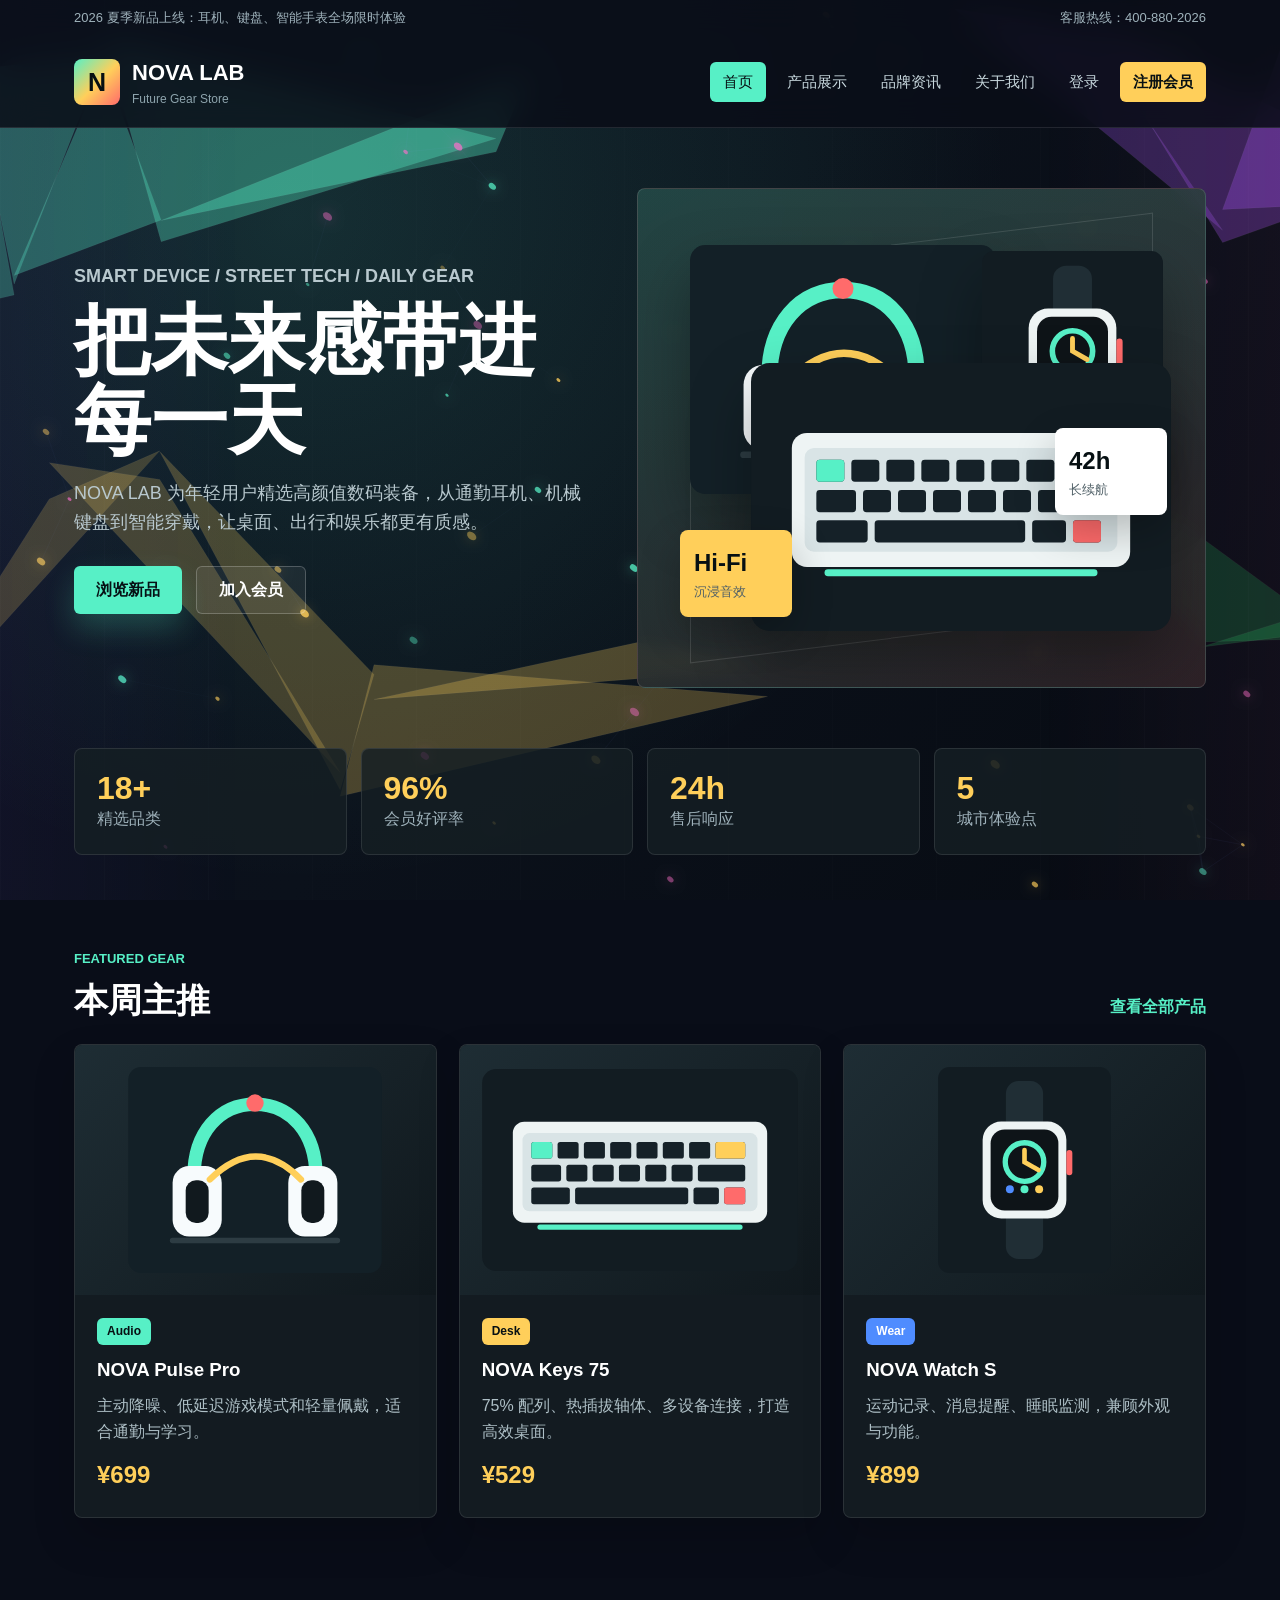
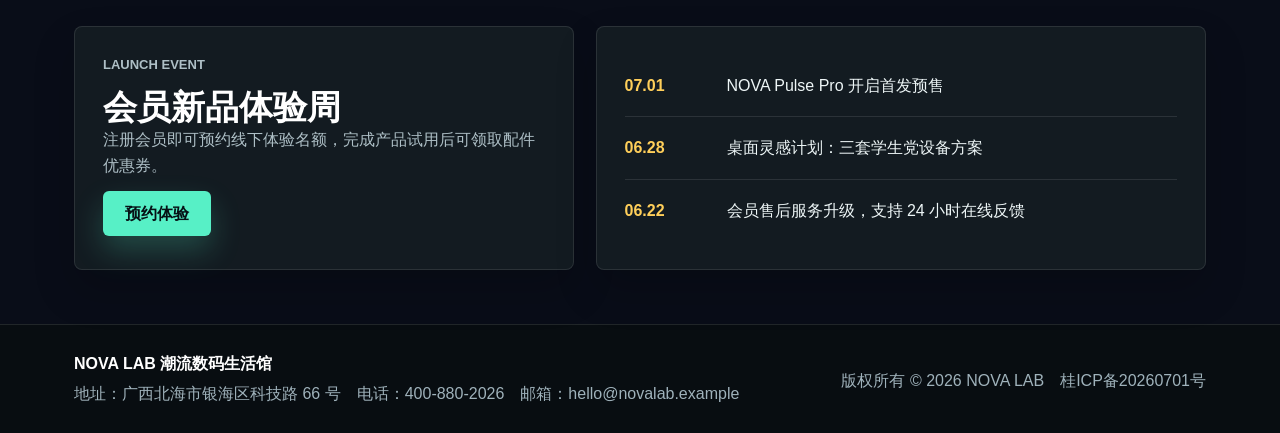
==== commit 569b90a2: "Add animated ambient background" ====
--- a/index.html
+++ b/index.html
@@ -7,6 +7,7 @@
   <link rel="stylesheet" href="css/style.css">
 </head>
 <body>
+  <canvas id="ambient-canvas" aria-hidden="true"></canvas>
   <header class="site-header">
     <div class="announcement">
       <span>2026 夏季新品上线：耳机、键盘、智能手表全场限时体验</span>
@@ -131,5 +132,6 @@
     </div>
     <p>版权所有 © 2026 NOVA LAB　桂ICP备20260701号</p>
   </footer>
+  <script src="js/ambient.js"></script>
 </body>
 </html>
--- a/css/style.css
+++ b/css/style.css
@@ -7,7 +7,33 @@
   color: #eef6f7;
   font-family: "Microsoft YaHei", "PingFang SC", Arial, sans-serif;
   line-height: 1.6;
-  background: #0e1418;
+  background: #090d18;
+  overflow-x: hidden;
+}
+
+#ambient-canvas {
+  position: fixed;
+  inset: 0;
+  z-index: -2;
+  width: 100%;
+  height: 100%;
+  pointer-events: none;
+  background:
+    radial-gradient(circle at 12% 18%, rgba(118, 70, 255, 0.16), transparent 30%),
+    radial-gradient(circle at 82% 12%, rgba(87, 240, 198, 0.12), transparent 28%),
+    linear-gradient(180deg, #0a0d1c 0%, #0b1019 52%, #070b12 100%);
+}
+
+body::before {
+  position: fixed;
+  inset: 0;
+  z-index: -1;
+  content: "";
+  pointer-events: none;
+  background:
+    linear-gradient(90deg, rgba(142, 93, 255, 0.12), transparent 20%, transparent 80%, rgba(255, 111, 203, 0.1)),
+    repeating-linear-gradient(90deg, rgba(255, 255, 255, 0.03) 0 1px, transparent 1px 104px);
+  opacity: 0.44;
 }
 
 a {
@@ -24,7 +50,7 @@
   position: sticky;
   top: 0;
   z-index: 20;
-  background: rgba(14, 20, 24, 0.94);
+  background: rgba(10, 13, 24, 0.86);
   border-bottom: 1px solid rgba(255, 255, 255, 0.1);
   backdrop-filter: blur(16px);
 }
@@ -204,7 +230,8 @@
   overflow: hidden;
   background:
     linear-gradient(150deg, rgba(87, 240, 198, 0.16), rgba(255, 107, 107, 0.12)),
-    linear-gradient(180deg, #19252b, #11191e);
+    linear-gradient(180deg, rgba(25, 37, 43, 0.9), rgba(17, 25, 30, 0.88));
+  backdrop-filter: blur(8px);
 }
 
 .hero-stage::before {
@@ -284,7 +311,7 @@
 
 .metric-strip div {
   padding: 22px;
-  background: #151f24;
+  background: rgba(21, 31, 36, 0.82);
   border: 1px solid rgba(255, 255, 255, 0.1);
   border-radius: 8px;
 }
@@ -343,10 +370,11 @@
 .contact-panel,
 .auth-form,
 .auth-intro {
-  background: #151f24;
+  background: rgba(21, 31, 36, 0.86);
   border: 1px solid rgba(255, 255, 255, 0.1);
   border-radius: 8px;
   box-shadow: 0 20px 42px rgba(0, 0, 0, 0.18);
+  backdrop-filter: blur(10px);
 }
 
 .product-card {
@@ -560,7 +588,7 @@
   padding: 48px 24px;
   background:
     linear-gradient(135deg, rgba(87, 240, 198, 0.14), rgba(255, 207, 90, 0.1)),
-    #0e1418;
+    transparent;
 }
 
 .auth-shell {
@@ -676,8 +704,14 @@
   gap: 24px;
   padding: 26px max(24px, calc((100vw - 1180px) / 2 + 24px));
   color: #9fb2bb;
-  background: #090e11;
+  background: rgba(9, 14, 17, 0.9);
   border-top: 1px solid rgba(255, 255, 255, 0.1);
+}
+
+@media (prefers-reduced-motion: reduce) {
+  #ambient-canvas {
+    display: none;
+  }
 }
 
 .site-footer strong {
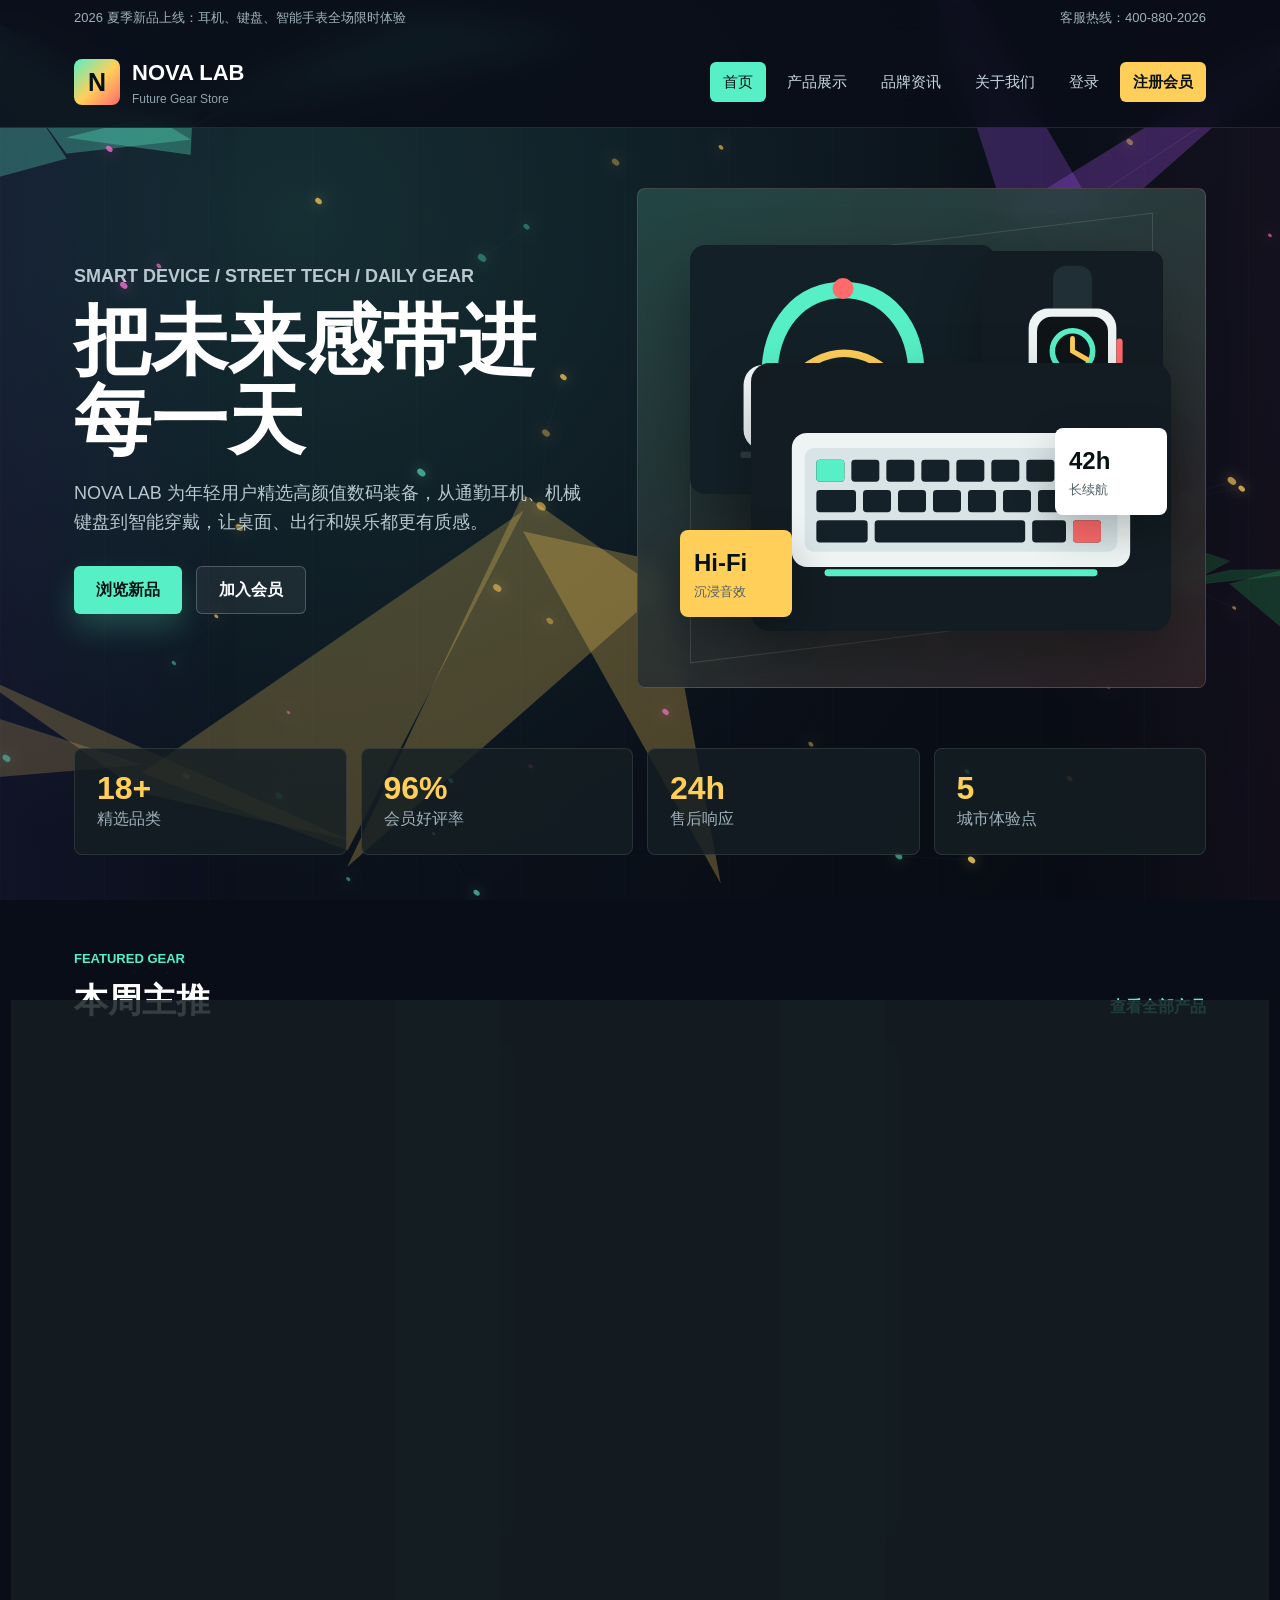
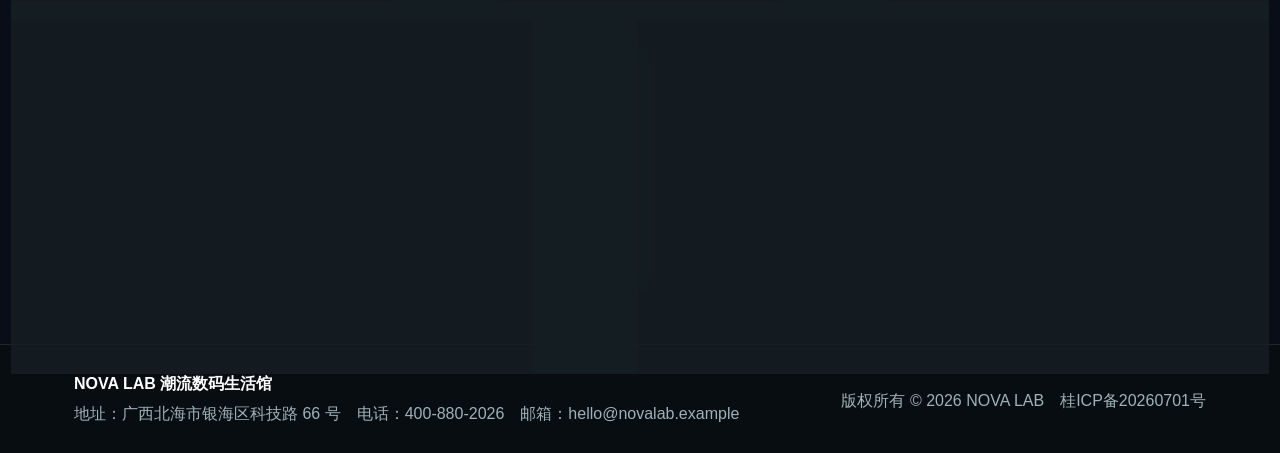
==== commit d25f2aee: "Replace product icons with rich product photos" ====
--- a/index.html
+++ b/index.html
@@ -72,7 +72,7 @@
       </div>
       <div class="product-grid">
         <article class="product-card">
-          <img src="assets/nova-headphone.svg" alt="NOVA Pulse Pro 无线耳机">
+          <img src="assets/photo-headphone.png" alt="NOVA Pulse Pro 无线耳机产品场景图">
           <div class="product-body">
             <span class="tag">Audio</span>
             <h3>NOVA Pulse Pro</h3>
@@ -81,7 +81,7 @@
           </div>
         </article>
         <article class="product-card">
-          <img src="assets/nova-keyboard.svg" alt="NOVA Keys 机械键盘">
+          <img src="assets/photo-keyboard.png" alt="NOVA Keys 机械键盘产品场景图">
           <div class="product-body">
             <span class="tag orange">Desk</span>
             <h3>NOVA Keys 75</h3>
@@ -90,7 +90,7 @@
           </div>
         </article>
         <article class="product-card">
-          <img src="assets/nova-watch.svg" alt="NOVA Watch 智能手表">
+          <img src="assets/photo-watch.png" alt="NOVA Watch 智能手表产品场景图">
           <div class="product-body">
             <span class="tag blue">Wear</span>
             <h3>NOVA Watch S</h3>
--- a/css/style.css
+++ b/css/style.css
@@ -383,10 +383,15 @@
 
 .product-card img {
   width: 100%;
-  height: 250px;
-  object-fit: contain;
-  padding: 22px;
-  background: linear-gradient(135deg, #1e2d34, #10181d);
+  height: 270px;
+  object-fit: cover;
+  background: #10181d;
+  transition: transform 0.45s ease, filter 0.45s ease;
+}
+
+.product-card:hover img {
+  transform: scale(1.055);
+  filter: saturate(1.12) contrast(1.04);
 }
 
 .product-body {
@@ -478,7 +483,7 @@
   text-align: center;
   background:
     linear-gradient(120deg, rgba(14, 20, 24, 0.96), rgba(20, 31, 36, 0.76)),
-    url("../assets/nova-keyboard.svg") center / contain no-repeat,
+    url("../assets/photo-keyboard.png") center / cover no-repeat,
     #0e1418;
 }
 
@@ -491,19 +496,19 @@
 .product-hero {
   background-image:
     linear-gradient(120deg, rgba(14, 20, 24, 0.96), rgba(20, 31, 36, 0.74)),
-    url("../assets/nova-headphone.svg");
+    url("../assets/photo-headphone.png");
 }
 
 .news-hero {
   background-image:
     linear-gradient(120deg, rgba(14, 20, 24, 0.96), rgba(20, 31, 36, 0.74)),
-    url("../assets/nova-speaker.svg");
+    url("../assets/photo-speaker.png");
 }
 
 .about-hero {
   background-image:
     linear-gradient(120deg, rgba(14, 20, 24, 0.96), rgba(20, 31, 36, 0.74)),
-    url("../assets/nova-watch.svg");
+    url("../assets/photo-watch.png");
 }
 
 .catalog {
@@ -521,12 +526,12 @@
 }
 
 .catalog-card img {
-  width: 190px;
-  height: 180px;
-  object-fit: contain;
-  padding: 14px;
+  width: 210px;
+  height: 178px;
+  object-fit: cover;
   background: #10181d;
   border-radius: 8px;
+  box-shadow: 0 16px 30px rgba(0, 0, 0, 0.24);
 }
 
 .catalog-card ul {
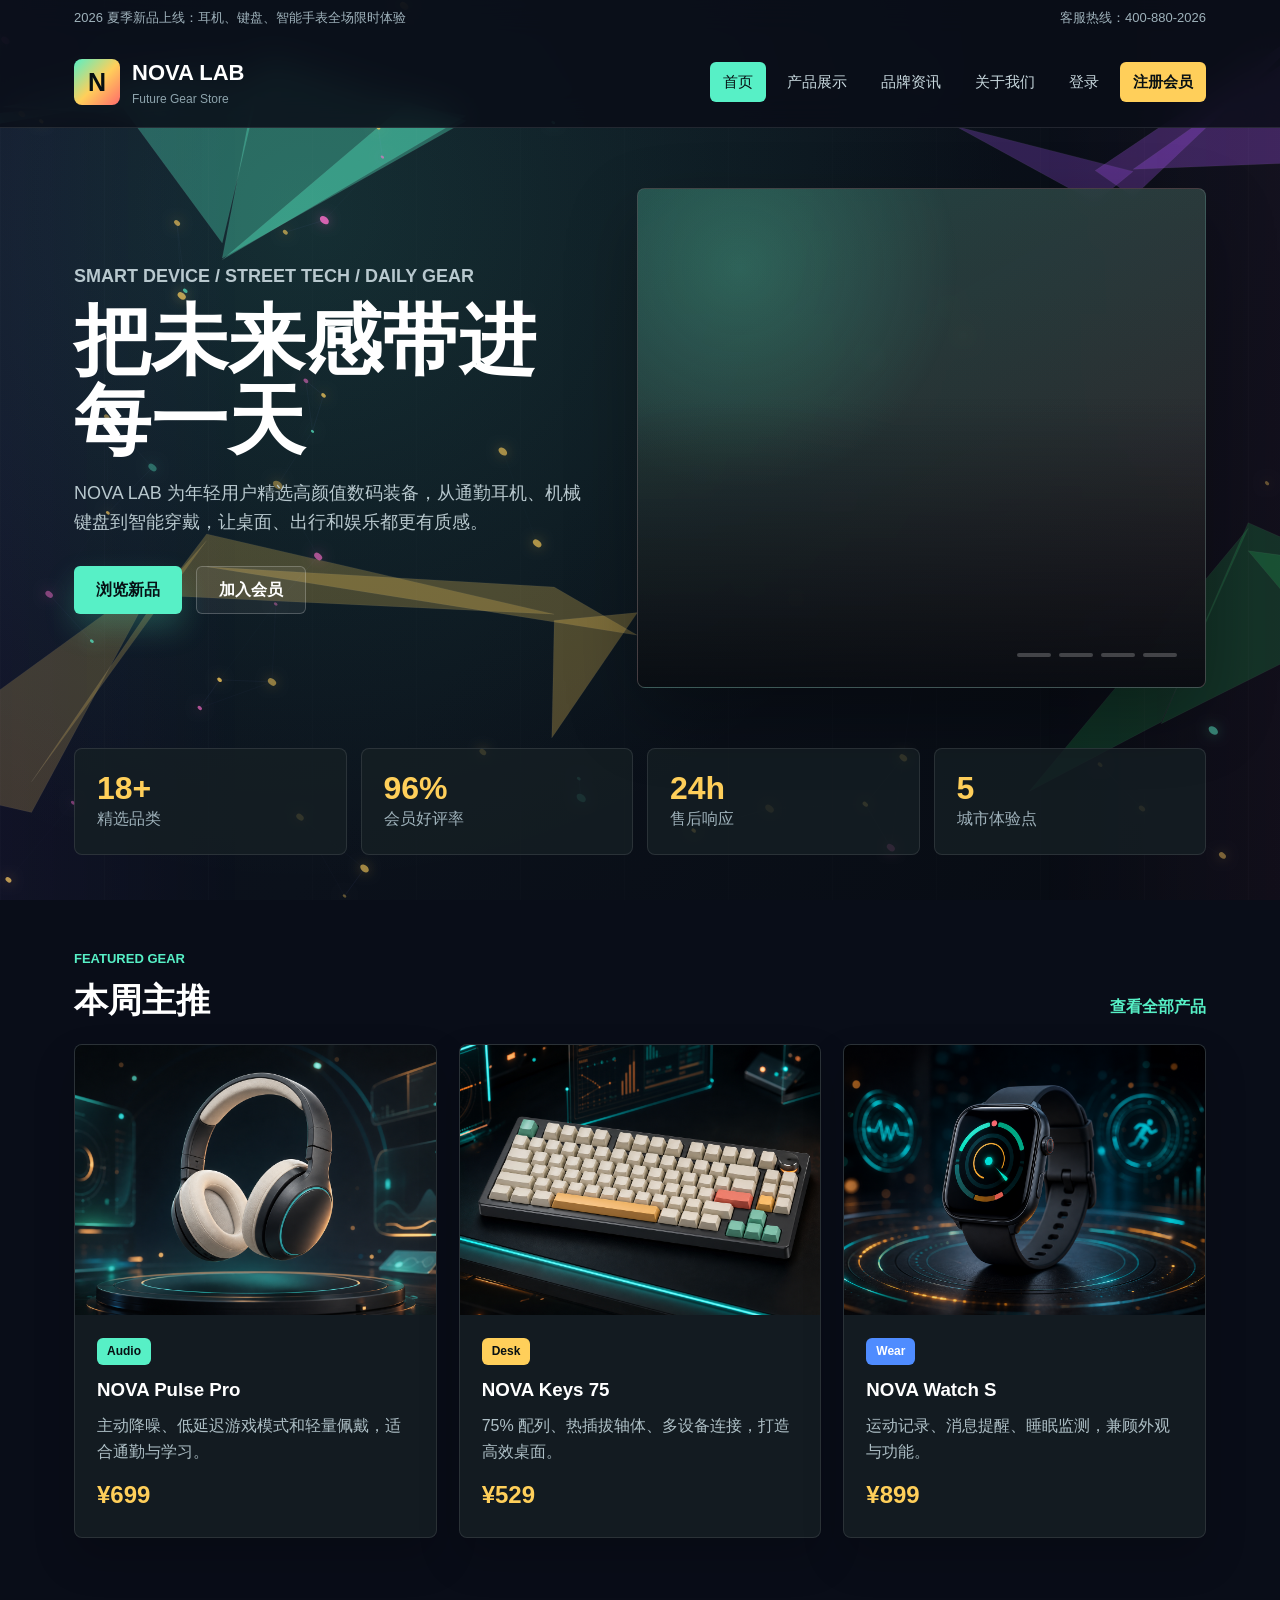
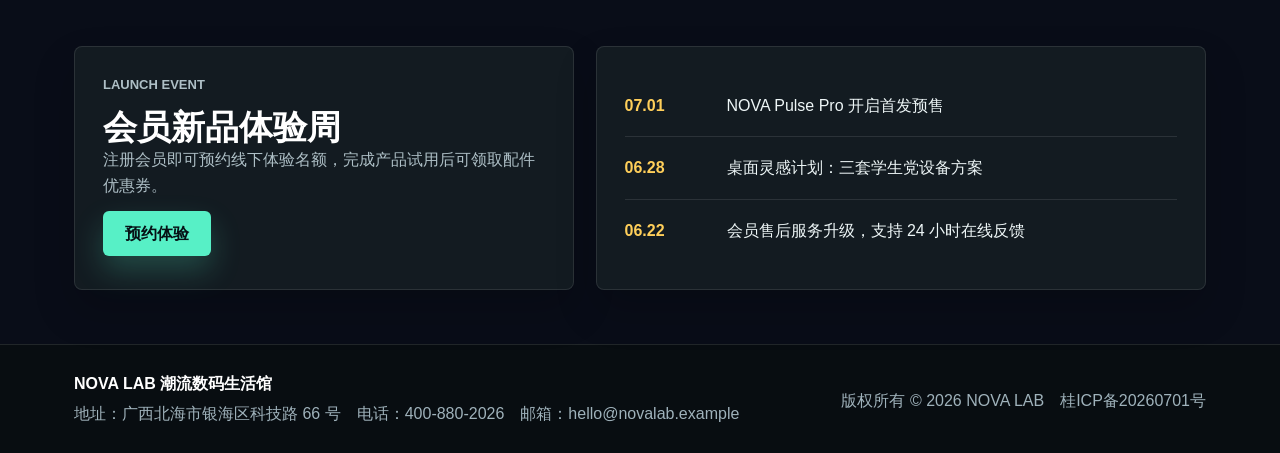
==== commit 63e71433: "Add auto rotating hero product carousel" ====
--- a/index.html
+++ b/index.html
@@ -40,17 +40,44 @@
           <a class="ghost-btn" href="register.html">加入会员</a>
         </div>
       </div>
-      <div class="hero-stage" aria-label="NOVA LAB 产品视觉">
-        <img class="hero-device hero-device-main" src="assets/nova-headphone.svg" alt="NOVA Pulse 无线耳机">
-        <img class="hero-device hero-device-watch" src="assets/nova-watch.svg" alt="NOVA Watch 智能手表">
-        <img class="hero-device hero-device-keyboard" src="assets/nova-keyboard.svg" alt="NOVA Keys 机械键盘">
-        <div class="spec-card spec-one">
-          <strong>42h</strong>
-          <span>长续航</span>
-        </div>
-        <div class="spec-card spec-two">
-          <strong>Hi-Fi</strong>
-          <span>沉浸音效</span>
+      <div class="hero-stage hero-carousel" aria-label="NOVA LAB 产品自动轮播">
+        <figure class="hero-slide slide-one">
+          <img src="assets/photo-headphone.png" alt="NOVA Pulse Pro 无线耳机产品场景图">
+          <figcaption>
+            <span>Audio Drop</span>
+            <strong>NOVA Pulse Pro</strong>
+            <em>主动降噪 / 空间音效 / 42h 续航</em>
+          </figcaption>
+        </figure>
+        <figure class="hero-slide slide-two">
+          <img src="assets/photo-keyboard.png" alt="NOVA Keys 75 机械键盘产品场景图">
+          <figcaption>
+            <span>Desk Setup</span>
+            <strong>NOVA Keys 75</strong>
+            <em>三模连接 / 热插拔 / RGB 桌面氛围</em>
+          </figcaption>
+        </figure>
+        <figure class="hero-slide slide-three">
+          <img src="assets/photo-watch.png" alt="NOVA Watch S 智能手表产品场景图">
+          <figcaption>
+            <span>Wear Tech</span>
+            <strong>NOVA Watch S</strong>
+            <em>健康监测 / 运动记录 / 轻薄佩戴</em>
+          </figcaption>
+        </figure>
+        <figure class="hero-slide slide-four">
+          <img src="assets/photo-speaker.png" alt="NOVA Cube 无线音箱产品场景图">
+          <figcaption>
+            <span>Music Mode</span>
+            <strong>NOVA Cube Speaker</strong>
+            <em>环绕声场 / 低频增强 / 派对灯效</em>
+          </figcaption>
+        </figure>
+        <div class="hero-dots" aria-hidden="true">
+          <span></span>
+          <span></span>
+          <span></span>
+          <span></span>
         </div>
       </div>
     </section>
--- a/css/style.css
+++ b/css/style.css
@@ -236,68 +236,155 @@
 
 .hero-stage::before {
   position: absolute;
-  inset: 52px;
+  inset: 0;
+  z-index: 2;
   content: "";
-  border: 1px solid rgba(255, 255, 255, 0.12);
-  transform: skewY(-7deg);
-}
-
-.hero-device {
+  pointer-events: none;
+  background:
+    linear-gradient(180deg, transparent 42%, rgba(6, 10, 16, 0.88) 100%),
+    radial-gradient(circle at 18% 16%, rgba(87, 240, 198, 0.2), transparent 35%);
+}
+
+.hero-carousel {
+  box-shadow: 0 28px 70px rgba(0, 0, 0, 0.28);
+}
+
+.hero-slide {
   position: absolute;
-  filter: drop-shadow(0 28px 30px rgba(0, 0, 0, 0.32));
-}
-
-.hero-device-main {
-  width: 54%;
-  top: 56px;
-  left: 52px;
-}
-
-.hero-device-watch {
-  width: 32%;
-  right: 42px;
-  top: 62px;
-}
-
-.hero-device-keyboard {
-  width: 74%;
-  right: 34px;
-  bottom: 56px;
-}
-
-.spec-card {
+  inset: 0;
+  margin: 0;
+  opacity: 0;
+  transform: scale(1.04);
+  animation: heroFade 20s infinite;
+}
+
+.hero-slide img {
+  width: 100%;
+  height: 100%;
+  object-fit: cover;
+  filter: saturate(1.08) contrast(1.06);
+}
+
+.hero-slide figcaption {
   position: absolute;
-  min-width: 112px;
-  padding: 14px;
+  left: 28px;
+  right: 28px;
+  bottom: 28px;
+  z-index: 3;
+  max-width: 430px;
+  padding: 18px;
+  color: #ffffff;
+  background: rgba(9, 14, 18, 0.72);
+  border: 1px solid rgba(255, 255, 255, 0.14);
+  border-radius: 8px;
+  backdrop-filter: blur(12px);
+}
+
+.hero-slide figcaption span,
+.hero-slide figcaption strong,
+.hero-slide figcaption em {
+  display: block;
+}
+
+.hero-slide figcaption span {
   color: #071013;
-  background: #ffffff;
-  border-radius: 8px;
-  box-shadow: 0 16px 40px rgba(0, 0, 0, 0.24);
-}
-
-.spec-card strong,
-.spec-card span {
+  width: fit-content;
+  margin-bottom: 8px;
+  padding: 3px 10px;
+  background: #57f0c6;
+  border-radius: 6px;
+  font-size: 12px;
+  font-weight: 900;
+}
+
+.hero-slide figcaption strong {
+  font-size: 28px;
+  line-height: 1.12;
+}
+
+.hero-slide figcaption em {
+  margin-top: 6px;
+  color: #c2d4da;
+  font-style: normal;
+}
+
+.slide-two {
+  animation-delay: 5s;
+}
+
+.slide-three {
+  animation-delay: 10s;
+}
+
+.slide-four {
+  animation-delay: 15s;
+}
+
+.hero-dots {
+  position: absolute;
+  right: 28px;
+  bottom: 30px;
+  z-index: 4;
+  display: flex;
+  gap: 8px;
+}
+
+.hero-dots span {
+  width: 34px;
+  height: 4px;
+  border-radius: 999px;
+  background: rgba(255, 255, 255, 0.22);
+  overflow: hidden;
+}
+
+.hero-dots span::after {
   display: block;
-}
-
-.spec-card strong {
-  font-size: 24px;
-}
-
-.spec-card span {
-  color: #506067;
-  font-size: 13px;
-}
-
-.spec-one {
-  right: 38px;
-  bottom: 172px;
-}
-
-.spec-two {
-  left: 42px;
-  bottom: 70px;
-  background: #ffcf5a;
+  width: 100%;
+  height: 100%;
+  content: "";
+  background: #57f0c6;
+  transform: scaleX(0);
+  transform-origin: left;
+  animation: dotProgress 20s infinite;
+}
+
+.hero-dots span:nth-child(2)::after {
+  animation-delay: 5s;
+}
+
+.hero-dots span:nth-child(3)::after {
+  animation-delay: 10s;
+}
+
+.hero-dots span:nth-child(4)::after {
+  animation-delay: 15s;
+}
+
+@keyframes heroFade {
+  0% {
+    opacity: 0;
+    transform: scale(1.04);
+  }
+  4%, 25% {
+    opacity: 1;
+    transform: scale(1);
+  }
+  30%, 100% {
+    opacity: 0;
+    transform: scale(1.025);
+  }
+}
+
+@keyframes dotProgress {
+  0%, 24% {
+    transform: scaleX(0);
+  }
+  4%, 25% {
+    transform: scaleX(1);
+  }
+  26%, 100% {
+    transform: scaleX(0);
+  }
 }
 
 .metric-strip {
@@ -717,6 +804,16 @@
   #ambient-canvas {
     display: none;
   }
+
+  .hero-slide,
+  .hero-dots span::after {
+    animation: none;
+  }
+
+  .hero-slide:first-child {
+    opacity: 1;
+    transform: none;
+  }
 }
 
 .site-footer strong {
@@ -783,6 +880,27 @@
     min-height: 390px;
   }
 
+  .hero-slide figcaption {
+    left: 16px;
+    right: 16px;
+    bottom: 52px;
+    padding: 14px;
+  }
+
+  .hero-slide figcaption strong {
+    font-size: 22px;
+  }
+
+  .hero-dots {
+    left: 16px;
+    right: 16px;
+    bottom: 20px;
+  }
+
+  .hero-dots span {
+    flex: 1;
+  }
+
   .metric-strip,
   .product-grid,
   .catalog,
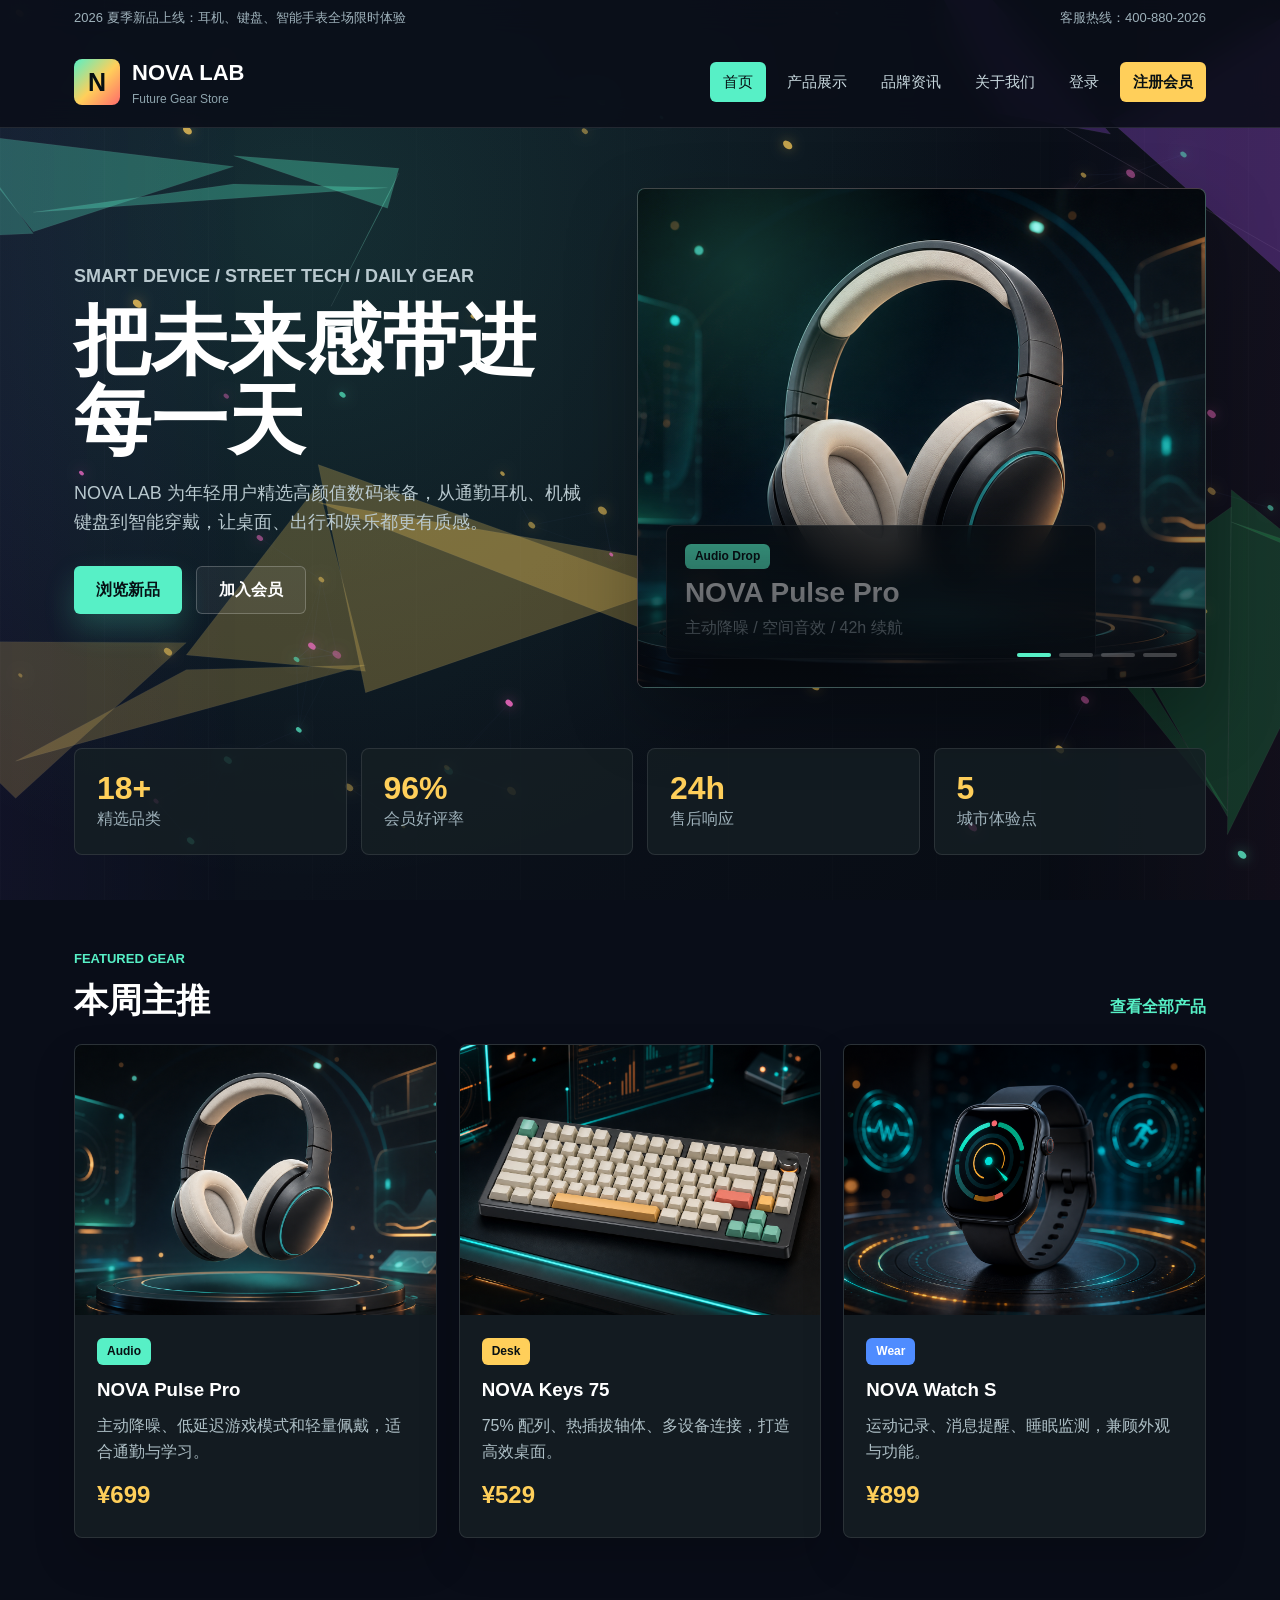
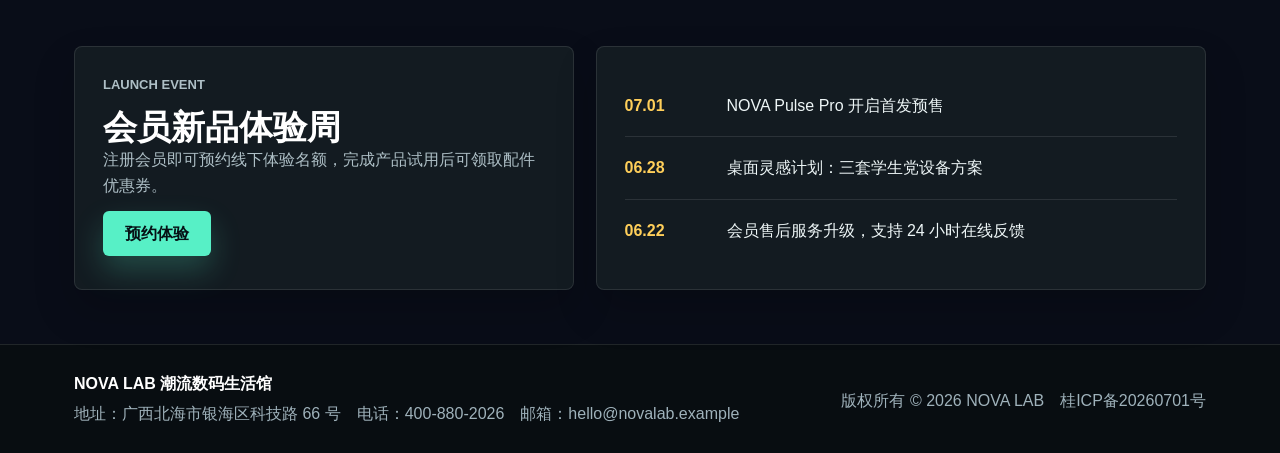
==== commit 4a84a4b7: "Make hero carousel switch automatically with JavaScript" ====
--- a/index.html
+++ b/index.html
@@ -41,7 +41,7 @@
         </div>
       </div>
       <div class="hero-stage hero-carousel" aria-label="NOVA LAB 产品自动轮播">
-        <figure class="hero-slide slide-one">
+        <figure class="hero-slide is-active" aria-hidden="false">
           <img src="assets/photo-headphone.png" alt="NOVA Pulse Pro 无线耳机产品场景图">
           <figcaption>
             <span>Audio Drop</span>
@@ -49,7 +49,7 @@
             <em>主动降噪 / 空间音效 / 42h 续航</em>
           </figcaption>
         </figure>
-        <figure class="hero-slide slide-two">
+        <figure class="hero-slide" aria-hidden="true">
           <img src="assets/photo-keyboard.png" alt="NOVA Keys 75 机械键盘产品场景图">
           <figcaption>
             <span>Desk Setup</span>
@@ -57,7 +57,7 @@
             <em>三模连接 / 热插拔 / RGB 桌面氛围</em>
           </figcaption>
         </figure>
-        <figure class="hero-slide slide-three">
+        <figure class="hero-slide" aria-hidden="true">
           <img src="assets/photo-watch.png" alt="NOVA Watch S 智能手表产品场景图">
           <figcaption>
             <span>Wear Tech</span>
@@ -65,7 +65,7 @@
             <em>健康监测 / 运动记录 / 轻薄佩戴</em>
           </figcaption>
         </figure>
-        <figure class="hero-slide slide-four">
+        <figure class="hero-slide" aria-hidden="true">
           <img src="assets/photo-speaker.png" alt="NOVA Cube 无线音箱产品场景图">
           <figcaption>
             <span>Music Mode</span>
@@ -74,7 +74,7 @@
           </figcaption>
         </figure>
         <div class="hero-dots" aria-hidden="true">
-          <span></span>
+          <span class="is-active"></span>
           <span></span>
           <span></span>
           <span></span>
@@ -160,5 +160,6 @@
     <p>版权所有 © 2026 NOVA LAB　桂ICP备20260701号</p>
   </footer>
   <script src="js/ambient.js"></script>
+  <script src="js/hero-carousel.js"></script>
 </body>
 </html>
--- a/css/style.css
+++ b/css/style.css
@@ -254,8 +254,15 @@
   inset: 0;
   margin: 0;
   opacity: 0;
-  transform: scale(1.04);
-  animation: heroFade 20s infinite;
+  transform: scale(1.045);
+  transition: opacity 0.8s ease, transform 4s ease;
+  pointer-events: none;
+}
+
+.hero-slide.is-active {
+  opacity: 1;
+  transform: scale(1);
+  pointer-events: auto;
 }
 
 .hero-slide img {
@@ -308,18 +315,6 @@
   font-style: normal;
 }
 
-.slide-two {
-  animation-delay: 5s;
-}
-
-.slide-three {
-  animation-delay: 10s;
-}
-
-.slide-four {
-  animation-delay: 15s;
-}
-
 .hero-dots {
   position: absolute;
   right: 28px;
@@ -345,45 +340,18 @@
   background: #57f0c6;
   transform: scaleX(0);
   transform-origin: left;
-  animation: dotProgress 20s infinite;
-}
-
-.hero-dots span:nth-child(2)::after {
-  animation-delay: 5s;
-}
-
-.hero-dots span:nth-child(3)::after {
-  animation-delay: 10s;
-}
-
-.hero-dots span:nth-child(4)::after {
-  animation-delay: 15s;
-}
-
-@keyframes heroFade {
+}
+
+.hero-dots span.is-active::after {
+  animation: dotProgress 3.5s linear forwards;
+}
+
+@keyframes dotProgress {
   0% {
-    opacity: 0;
-    transform: scale(1.04);
-  }
-  4%, 25% {
-    opacity: 1;
-    transform: scale(1);
-  }
-  30%, 100% {
-    opacity: 0;
-    transform: scale(1.025);
-  }
-}
-
-@keyframes dotProgress {
-  0%, 24% {
     transform: scaleX(0);
   }
-  4%, 25% {
+  100% {
     transform: scaleX(1);
-  }
-  26%, 100% {
-    transform: scaleX(0);
   }
 }
 
@@ -810,7 +778,7 @@
     animation: none;
   }
 
-  .hero-slide:first-child {
+  .hero-slide.is-active {
     opacity: 1;
     transform: none;
   }
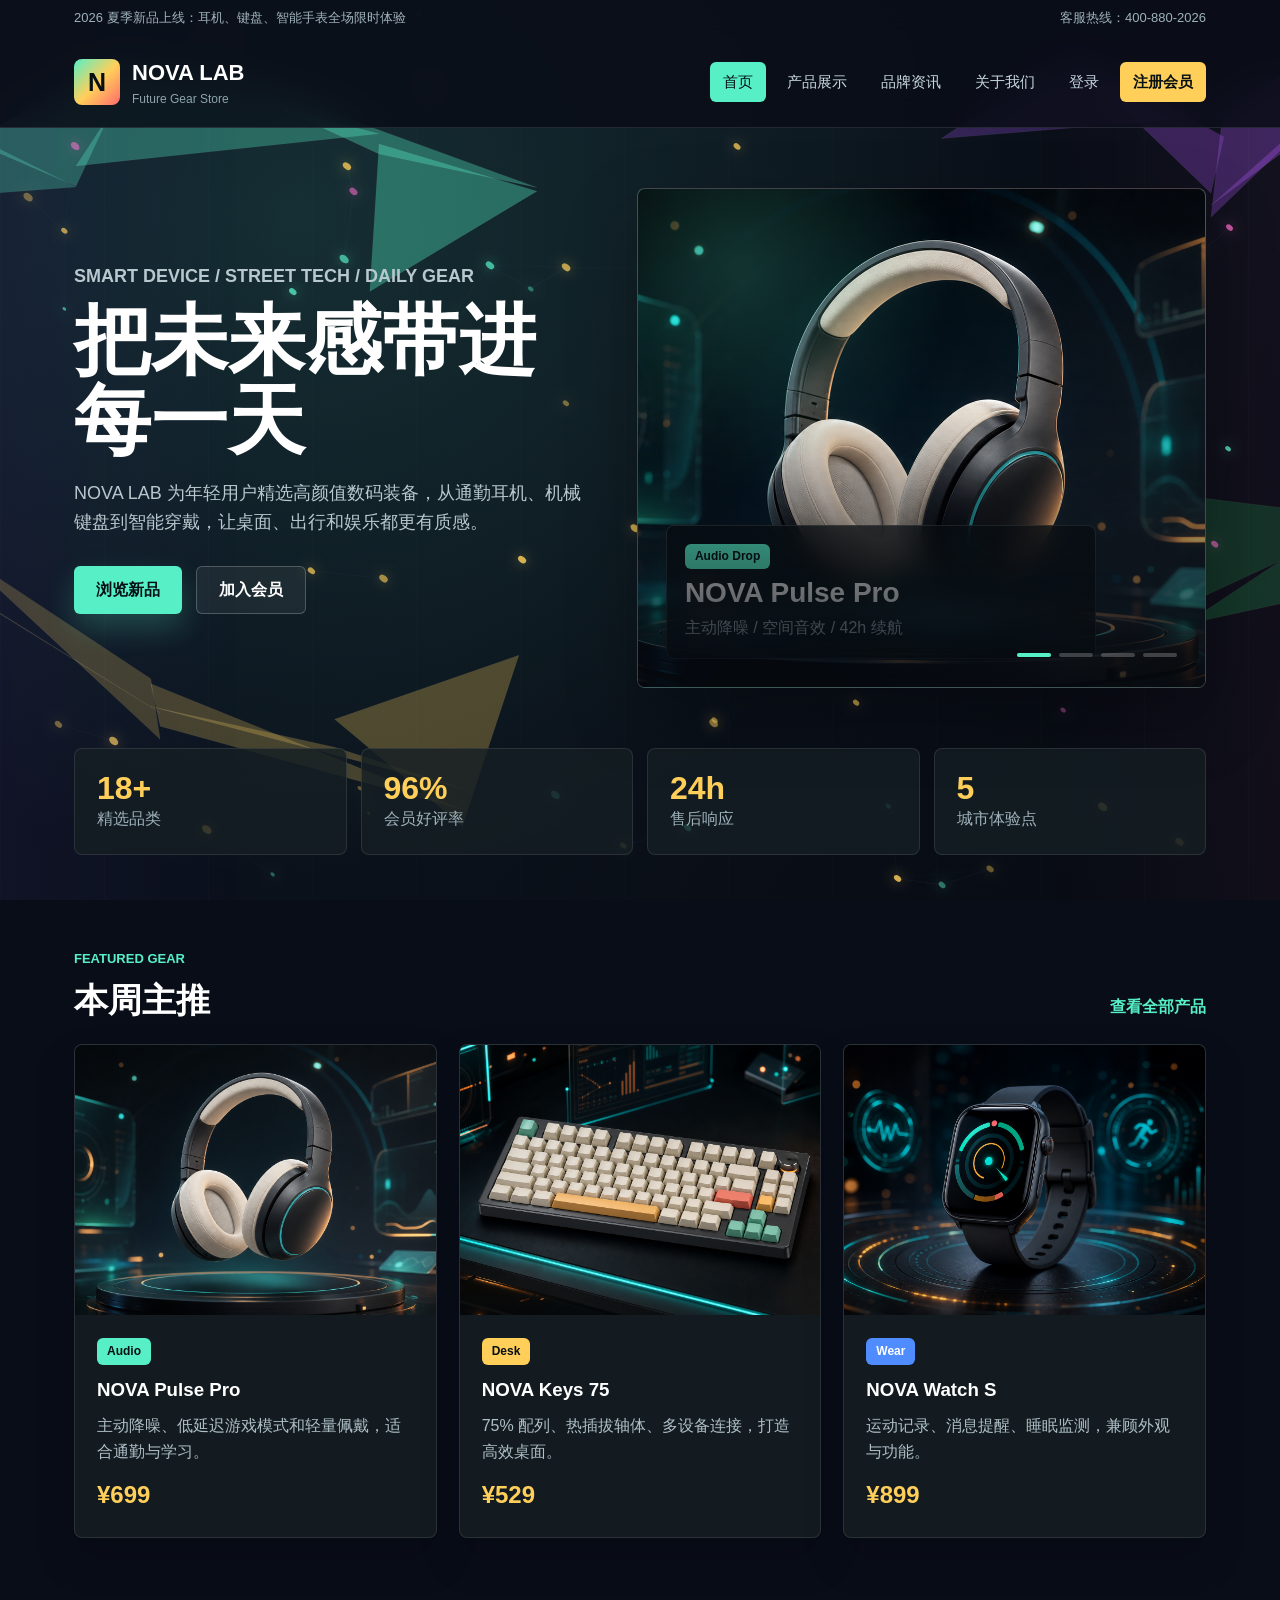
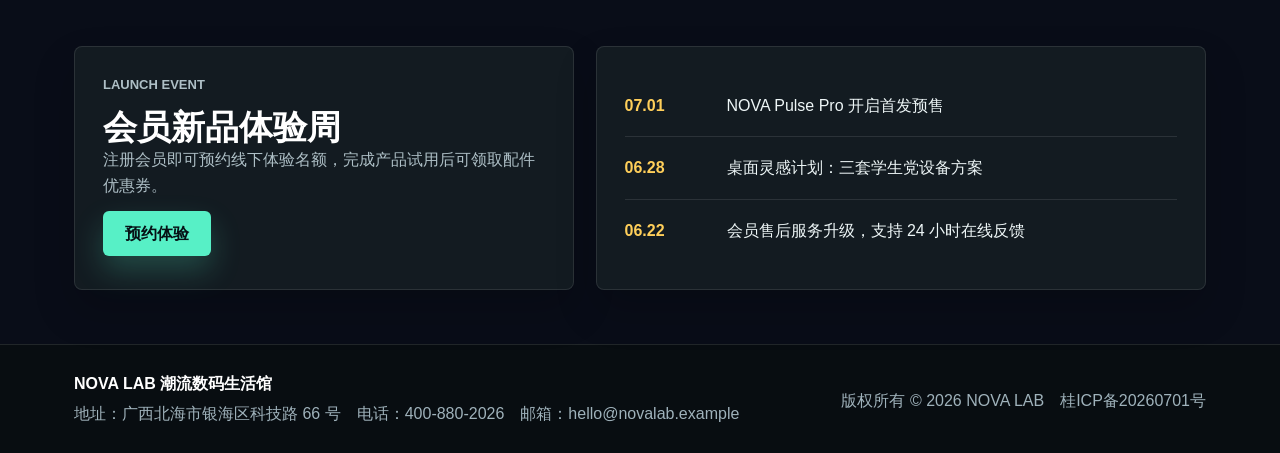
==== commit 8d79734b: "Add local member login state" ====
--- a/index.html
+++ b/index.html
@@ -160,6 +160,7 @@
     <p>版权所有 © 2026 NOVA LAB　桂ICP备20260701号</p>
   </footer>
   <script src="js/ambient.js"></script>
+  <script src="js/auth.js"></script>
   <script src="js/hero-carousel.js"></script>
 </body>
 </html>
--- a/css/style.css
+++ b/css/style.css
@@ -757,6 +757,36 @@
   color: #9fb2bb;
 }
 
+.auth-message {
+  display: none;
+  margin: -8px 0 18px;
+  padding: 12px 14px;
+  color: #d9fff4;
+  background: rgba(87, 240, 198, 0.12);
+  border: 1px solid rgba(87, 240, 198, 0.28);
+  border-radius: 6px;
+}
+
+.auth-message.is-visible {
+  display: block;
+}
+
+.auth-message.is-error {
+  color: #ffe3e3;
+  background: rgba(255, 107, 107, 0.14);
+  border-color: rgba(255, 107, 107, 0.36);
+}
+
+.member-chip {
+  color: #071013;
+  background: #57f0c6;
+  font-weight: 800;
+}
+
+.logout-button {
+  font-family: inherit;
+}
+
 .site-footer {
   display: flex;
   align-items: center;
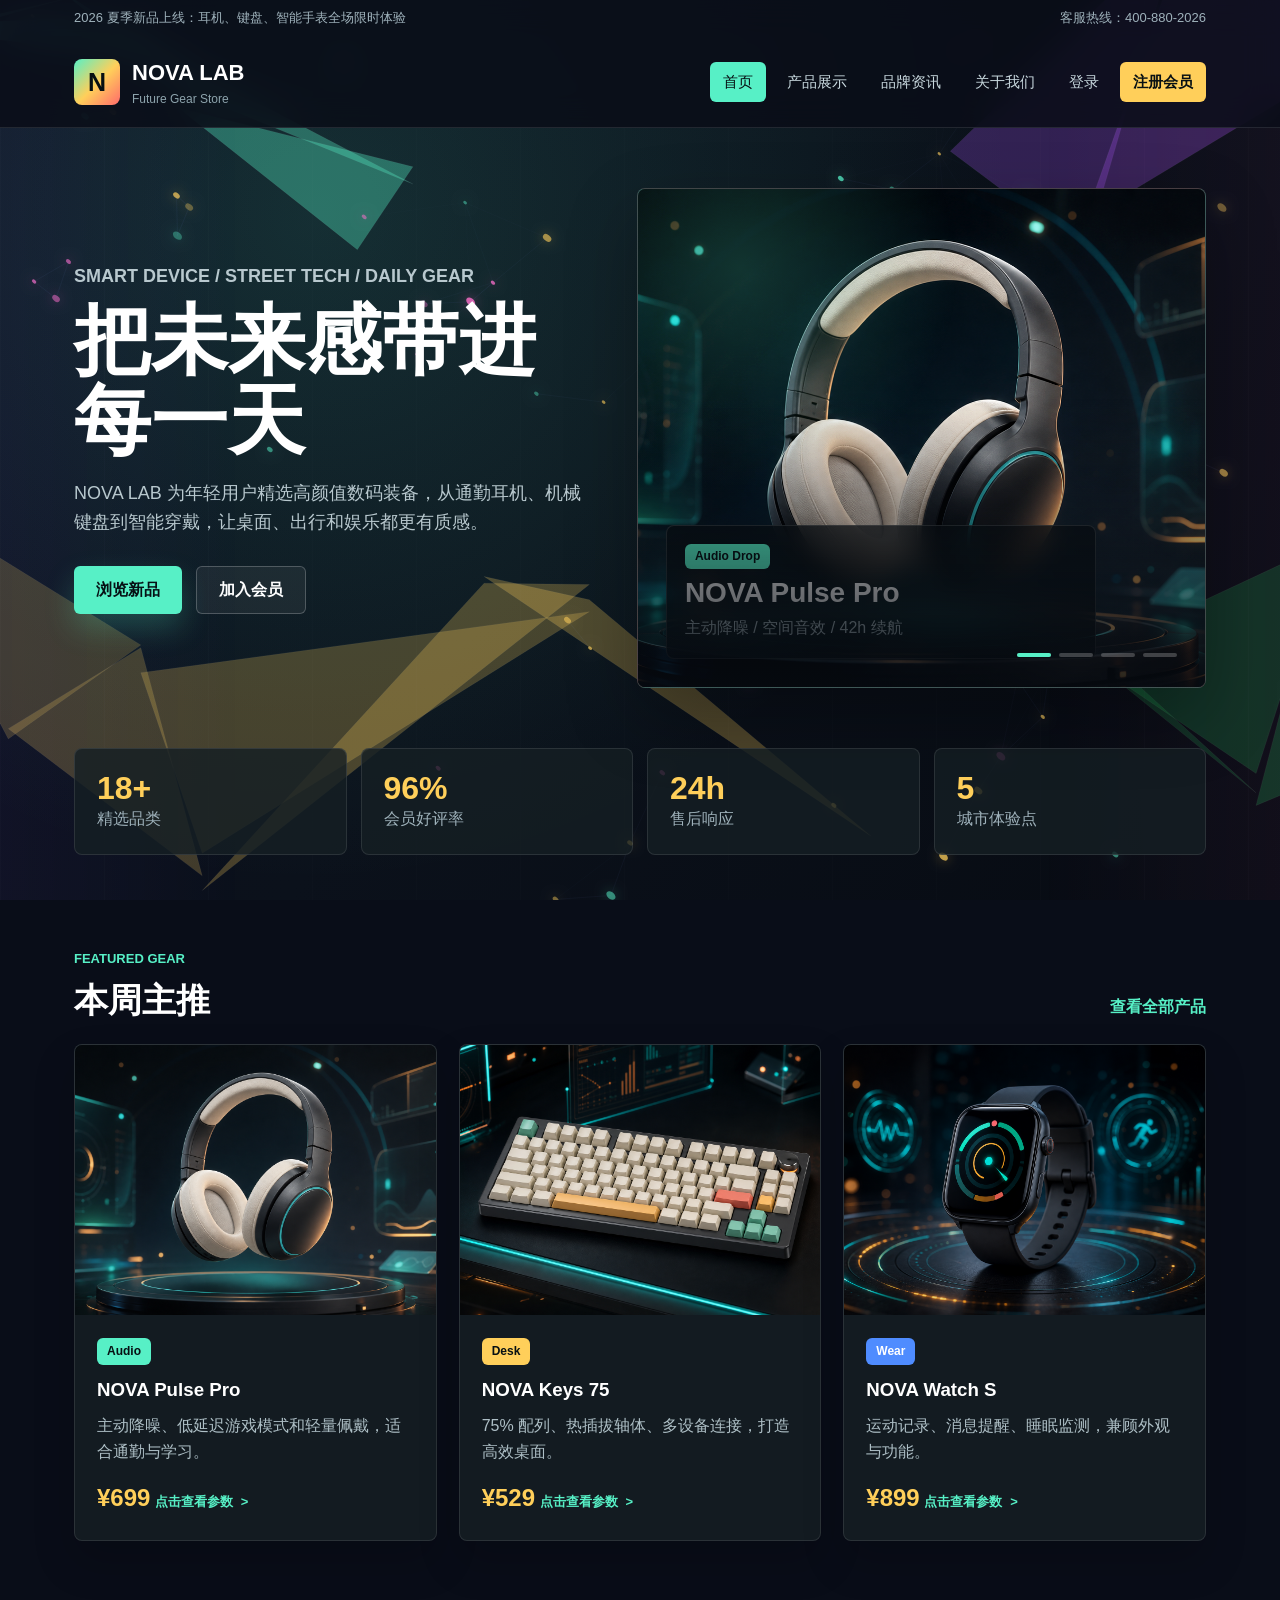
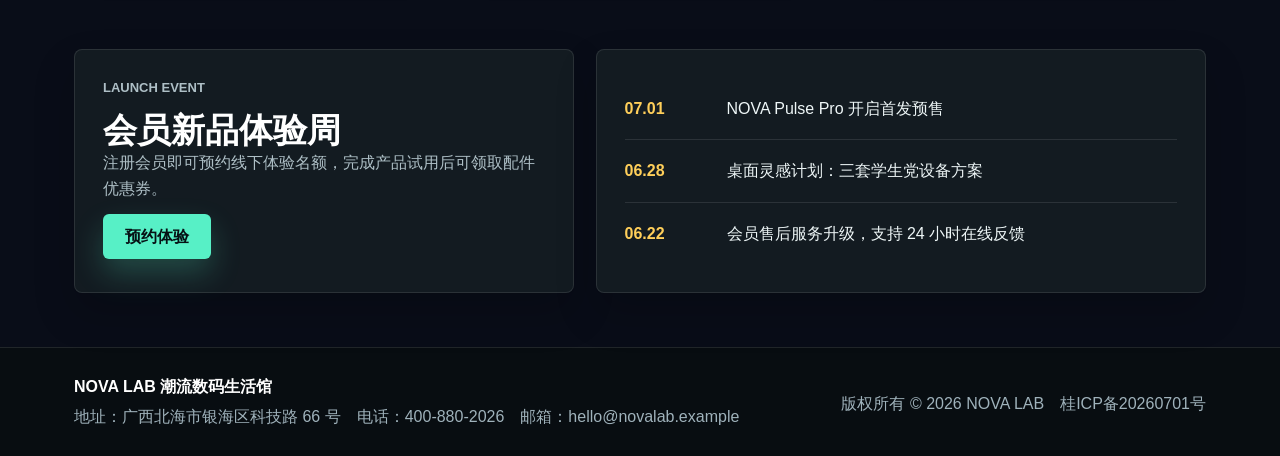
==== commit 438f1ca3: "Enable featured product detail modal" ====
--- a/index.html
+++ b/index.html
@@ -98,31 +98,34 @@
         <a class="text-link" href="destinations.html">查看全部产品</a>
       </div>
       <div class="product-grid">
-        <article class="product-card">
+        <article class="product-card" data-product="pulse" tabindex="0" role="button" aria-label="查看 NOVA Pulse Pro 参数">
           <img src="assets/photo-headphone.png" alt="NOVA Pulse Pro 无线耳机产品场景图">
           <div class="product-body">
             <span class="tag">Audio</span>
             <h3>NOVA Pulse Pro</h3>
             <p>主动降噪、低延迟游戏模式和轻量佩戴，适合通勤与学习。</p>
             <strong>¥699</strong>
+            <span class="detail-hint">点击查看参数</span>
           </div>
         </article>
-        <article class="product-card">
+        <article class="product-card" data-product="keys" tabindex="0" role="button" aria-label="查看 NOVA Keys 75 参数">
           <img src="assets/photo-keyboard.png" alt="NOVA Keys 机械键盘产品场景图">
           <div class="product-body">
             <span class="tag orange">Desk</span>
             <h3>NOVA Keys 75</h3>
             <p>75% 配列、热插拔轴体、多设备连接，打造高效桌面。</p>
             <strong>¥529</strong>
+            <span class="detail-hint">点击查看参数</span>
           </div>
         </article>
-        <article class="product-card">
+        <article class="product-card" data-product="watch" tabindex="0" role="button" aria-label="查看 NOVA Watch S 参数">
           <img src="assets/photo-watch.png" alt="NOVA Watch 智能手表产品场景图">
           <div class="product-body">
             <span class="tag blue">Wear</span>
             <h3>NOVA Watch S</h3>
             <p>运动记录、消息提醒、睡眠监测，兼顾外观与功能。</p>
             <strong>¥899</strong>
+            <span class="detail-hint">点击查看参数</span>
           </div>
         </article>
       </div>
@@ -159,8 +162,32 @@
     </div>
     <p>版权所有 © 2026 NOVA LAB　桂ICP备20260701号</p>
   </footer>
+  <div class="product-modal" id="productModal" aria-hidden="true">
+    <div class="product-modal-backdrop" data-close-modal></div>
+    <section class="product-modal-panel" role="dialog" aria-modal="true" aria-labelledby="modalProductName">
+      <button class="modal-close" type="button" aria-label="关闭产品参数" data-close-modal>×</button>
+      <div class="modal-media">
+        <img id="modalProductImage" src="" alt="">
+      </div>
+      <div class="modal-content">
+        <span class="tag" id="modalProductCategory"></span>
+        <h2 id="modalProductName"></h2>
+        <p id="modalProductSummary"></p>
+        <div class="modal-price-row">
+          <strong id="modalProductPrice"></strong>
+          <span id="modalProductScene"></span>
+        </div>
+        <dl class="spec-grid" id="modalProductSpecs"></dl>
+        <div class="modal-actions">
+          <a class="primary-btn" href="register.html">加入会员获取报价</a>
+          <button class="ghost-btn" type="button" data-close-modal>继续浏览</button>
+        </div>
+      </div>
+    </section>
+  </div>
   <script src="js/ambient.js"></script>
   <script src="js/auth.js"></script>
   <script src="js/hero-carousel.js"></script>
+  <script src="js/product-details.js"></script>
 </body>
 </html>
--- a/css/style.css
+++ b/css/style.css
@@ -436,6 +436,23 @@
   overflow: hidden;
 }
 
+.product-card[data-product] {
+  cursor: pointer;
+  transition: border-color 0.3s ease, box-shadow 0.3s ease, transform 0.3s ease;
+}
+
+.product-card[data-product]:hover,
+.product-card[data-product]:focus-visible {
+  border-color: rgba(87, 240, 198, 0.46);
+  box-shadow: 0 24px 55px rgba(87, 240, 198, 0.1), 0 20px 42px rgba(0, 0, 0, 0.2);
+  transform: translateY(-3px);
+}
+
+.product-card[data-product]:focus-visible {
+  outline: 3px solid rgba(87, 240, 198, 0.42);
+  outline-offset: 4px;
+}
+
 .product-card img {
   width: 100%;
   height: 270px;
@@ -568,25 +585,69 @@
 
 .catalog {
   display: grid;
-  grid-template-columns: repeat(2, minmax(0, 1fr));
+  grid-template-columns: repeat(4, minmax(0, 1fr));
   gap: 22px;
 }
 
+.product-toolbar {
+  display: flex;
+  justify-content: center;
+  gap: 12px;
+  padding-bottom: 8px;
+  flex-wrap: wrap;
+}
+
+.product-toolbar a {
+  padding: 10px 16px;
+  color: #d7e8ee;
+  background: rgba(21, 31, 36, 0.84);
+  border: 1px solid rgba(255, 255, 255, 0.12);
+  border-radius: 6px;
+  backdrop-filter: blur(10px);
+}
+
+.product-toolbar a:hover {
+  color: #071013;
+  background: #57f0c6;
+}
+
 .catalog-card {
-  display: grid;
-  grid-template-columns: 190px 1fr;
-  gap: 22px;
-  align-items: center;
-  padding: 22px;
+  display: flex;
+  flex-direction: column;
+  overflow: hidden;
+  padding: 0;
+  cursor: pointer;
+  transition: border-color 0.3s ease, box-shadow 0.3s ease, transform 0.3s ease;
+}
+
+.catalog-card:hover,
+.catalog-card:focus-visible {
+  border-color: rgba(87, 240, 198, 0.46);
+  box-shadow: 0 24px 55px rgba(87, 240, 198, 0.1), 0 20px 42px rgba(0, 0, 0, 0.2);
+  transform: translateY(-3px);
+}
+
+.catalog-card:focus-visible {
+  outline: 3px solid rgba(87, 240, 198, 0.42);
+  outline-offset: 4px;
 }
 
 .catalog-card img {
-  width: 210px;
-  height: 178px;
+  width: 100%;
+  height: 210px;
   object-fit: cover;
   background: #10181d;
-  border-radius: 8px;
-  box-shadow: 0 16px 30px rgba(0, 0, 0, 0.24);
+  border-radius: 8px 8px 0 0;
+  transition: transform 0.45s ease, filter 0.45s ease;
+}
+
+.catalog-card:hover img {
+  transform: scale(1.04);
+  filter: saturate(1.1) contrast(1.04);
+}
+
+.catalog-card > div {
+  padding: 20px;
 }
 
 .catalog-card ul {
@@ -595,6 +656,256 @@
   color: #c7d5da;
 }
 
+.detail-hint {
+  display: inline-flex;
+  margin-top: 16px;
+  color: #57f0c6;
+  font-size: 13px;
+  font-weight: 900;
+}
+
+.detail-hint::after {
+  content: ">";
+  margin-left: 8px;
+}
+
+.modal-lock {
+  overflow: hidden;
+}
+
+.product-modal {
+  position: fixed;
+  inset: 0;
+  z-index: 80;
+  display: grid;
+  place-items: center;
+  padding: 24px;
+  opacity: 0;
+  pointer-events: none;
+  transition: opacity 0.25s ease;
+}
+
+.product-modal.is-open {
+  opacity: 1;
+  pointer-events: auto;
+}
+
+.product-modal-backdrop {
+  position: absolute;
+  inset: 0;
+  background: rgba(2, 6, 12, 0.78);
+  backdrop-filter: blur(10px);
+}
+
+.product-modal-panel {
+  position: relative;
+  display: grid;
+  grid-template-columns: minmax(280px, 0.86fr) minmax(320px, 1fr);
+  width: min(980px, 100%);
+  max-height: min(760px, calc(100vh - 48px));
+  overflow: auto;
+  background:
+    linear-gradient(145deg, rgba(87, 240, 198, 0.12), rgba(255, 207, 90, 0.08)),
+    rgba(14, 22, 27, 0.96);
+  border: 1px solid rgba(255, 255, 255, 0.16);
+  border-radius: 8px;
+  box-shadow: 0 34px 100px rgba(0, 0, 0, 0.45);
+}
+
+.modal-close {
+  position: absolute;
+  top: 14px;
+  right: 14px;
+  z-index: 2;
+  width: 40px;
+  height: 40px;
+  color: #ffffff;
+  font-size: 26px;
+  line-height: 1;
+  border: 1px solid rgba(255, 255, 255, 0.18);
+  border-radius: 6px;
+  cursor: pointer;
+  background: rgba(8, 13, 18, 0.72);
+}
+
+.modal-close:hover,
+.modal-close:focus-visible {
+  color: #071013;
+  background: #57f0c6;
+}
+
+.modal-media {
+  min-height: 460px;
+  background: #0b1218;
+}
+
+.modal-media img {
+  width: 100%;
+  height: 100%;
+  min-height: 460px;
+  object-fit: cover;
+}
+
+.modal-content {
+  padding: 42px;
+}
+
+.modal-content h2 {
+  margin: 0 0 12px;
+  color: #ffffff;
+  font-size: 38px;
+  line-height: 1.1;
+}
+
+.modal-content p {
+  margin: 0 0 18px;
+  color: #b8c8ce;
+}
+
+.modal-price-row {
+  display: flex;
+  align-items: center;
+  justify-content: space-between;
+  gap: 16px;
+  margin: 22px 0;
+  padding: 16px;
+  background: rgba(255, 255, 255, 0.06);
+  border: 1px solid rgba(255, 255, 255, 0.1);
+  border-radius: 8px;
+}
+
+.modal-price-row strong {
+  color: #ffcf5a;
+  font-size: 26px;
+}
+
+.modal-price-row span {
+  color: #c7d5da;
+  text-align: right;
+}
+
+.spec-grid {
+  display: grid;
+  grid-template-columns: repeat(2, minmax(0, 1fr));
+  gap: 12px;
+  margin: 0;
+}
+
+.spec-grid div {
+  min-height: 92px;
+  padding: 14px;
+  background: rgba(7, 13, 18, 0.62);
+  border: 1px solid rgba(255, 255, 255, 0.1);
+  border-radius: 8px;
+}
+
+.spec-grid dt {
+  margin-bottom: 7px;
+  color: #57f0c6;
+  font-size: 13px;
+  font-weight: 900;
+}
+
+.spec-grid dd {
+  margin: 0;
+  color: #e5f2f4;
+  line-height: 1.45;
+}
+
+.modal-actions {
+  display: flex;
+  gap: 12px;
+  margin-top: 24px;
+  flex-wrap: wrap;
+}
+
+.bundle-section {
+  display: grid;
+  grid-template-columns: 0.72fr 1.28fr;
+  gap: 22px;
+  align-items: stretch;
+}
+
+.bundle-copy,
+.bundle-grid article,
+.compare-table {
+  background: rgba(21, 31, 36, 0.86);
+  border: 1px solid rgba(255, 255, 255, 0.1);
+  border-radius: 8px;
+  backdrop-filter: blur(10px);
+}
+
+.bundle-copy {
+  padding: 28px;
+}
+
+.bundle-copy h2 {
+  margin: 0 0 12px;
+  color: #ffffff;
+  font-size: 32px;
+  line-height: 1.2;
+}
+
+.bundle-copy p,
+.bundle-grid p {
+  margin: 0;
+  color: #aebfc6;
+}
+
+.bundle-grid {
+  display: grid;
+  grid-template-columns: repeat(3, minmax(0, 1fr));
+  gap: 16px;
+}
+
+.bundle-grid article {
+  padding: 22px;
+}
+
+.bundle-grid span,
+.bundle-grid strong {
+  display: block;
+}
+
+.bundle-grid span {
+  margin-bottom: 12px;
+  color: #57f0c6;
+  font-weight: 800;
+}
+
+.bundle-grid strong {
+  margin-bottom: 10px;
+  color: #ffffff;
+  font-size: 20px;
+  line-height: 1.25;
+}
+
+.compare-table {
+  overflow-x: auto;
+}
+
+.compare-table table {
+  width: 100%;
+  min-width: 760px;
+  border-collapse: collapse;
+}
+
+.compare-table th,
+.compare-table td {
+  padding: 18px 20px;
+  text-align: left;
+  border-bottom: 1px solid rgba(255, 255, 255, 0.1);
+}
+
+.compare-table th {
+  color: #57f0c6;
+  font-size: 15px;
+}
+
+.compare-table td {
+  color: #c7d5da;
+}
+
 .news-layout,
 .about-layout {
   display: grid;
@@ -608,7 +919,26 @@
   gap: 18px;
 }
 
-.article-card,
+.article-card {
+  display: grid;
+  grid-template-columns: 260px 1fr;
+  gap: 22px;
+  align-items: stretch;
+  overflow: hidden;
+  padding: 0;
+}
+
+.article-card img {
+  width: 100%;
+  height: 100%;
+  min-height: 190px;
+  object-fit: cover;
+}
+
+.article-card > div {
+  padding: 26px 26px 26px 0;
+}
+
 .side-panel,
 .contact-panel {
   padding: 26px;
@@ -858,6 +1188,17 @@
     grid-template-columns: repeat(2, minmax(0, 1fr));
   }
 
+  .bundle-section,
+  .bundle-grid,
+  .product-modal-panel {
+    grid-template-columns: 1fr;
+  }
+
+  .modal-media,
+  .modal-media img {
+    min-height: 320px;
+  }
+
   .side-panel {
     position: static;
   }
@@ -902,15 +1243,51 @@
   .metric-strip,
   .product-grid,
   .catalog,
-  .catalog-card {
+  .catalog-card,
+  .article-card {
     grid-template-columns: 1fr;
   }
 
+  .article-card img,
   .catalog-card img {
-    width: 100%;
+    height: 220px;
+  }
+
+  .article-card > div {
+    padding: 0 20px 22px;
   }
 
   .section {
     padding: 42px 18px;
   }
-}
+
+  .product-modal {
+    padding: 14px;
+  }
+
+  .modal-content {
+    padding: 28px 20px 22px;
+  }
+
+  .modal-content h2 {
+    font-size: 30px;
+  }
+
+  .modal-price-row,
+  .spec-grid {
+    grid-template-columns: 1fr;
+  }
+
+  .modal-price-row {
+    align-items: flex-start;
+    flex-direction: column;
+  }
+
+  .modal-price-row span {
+    text-align: left;
+  }
+
+  .spec-grid div {
+    min-height: auto;
+  }
+}
